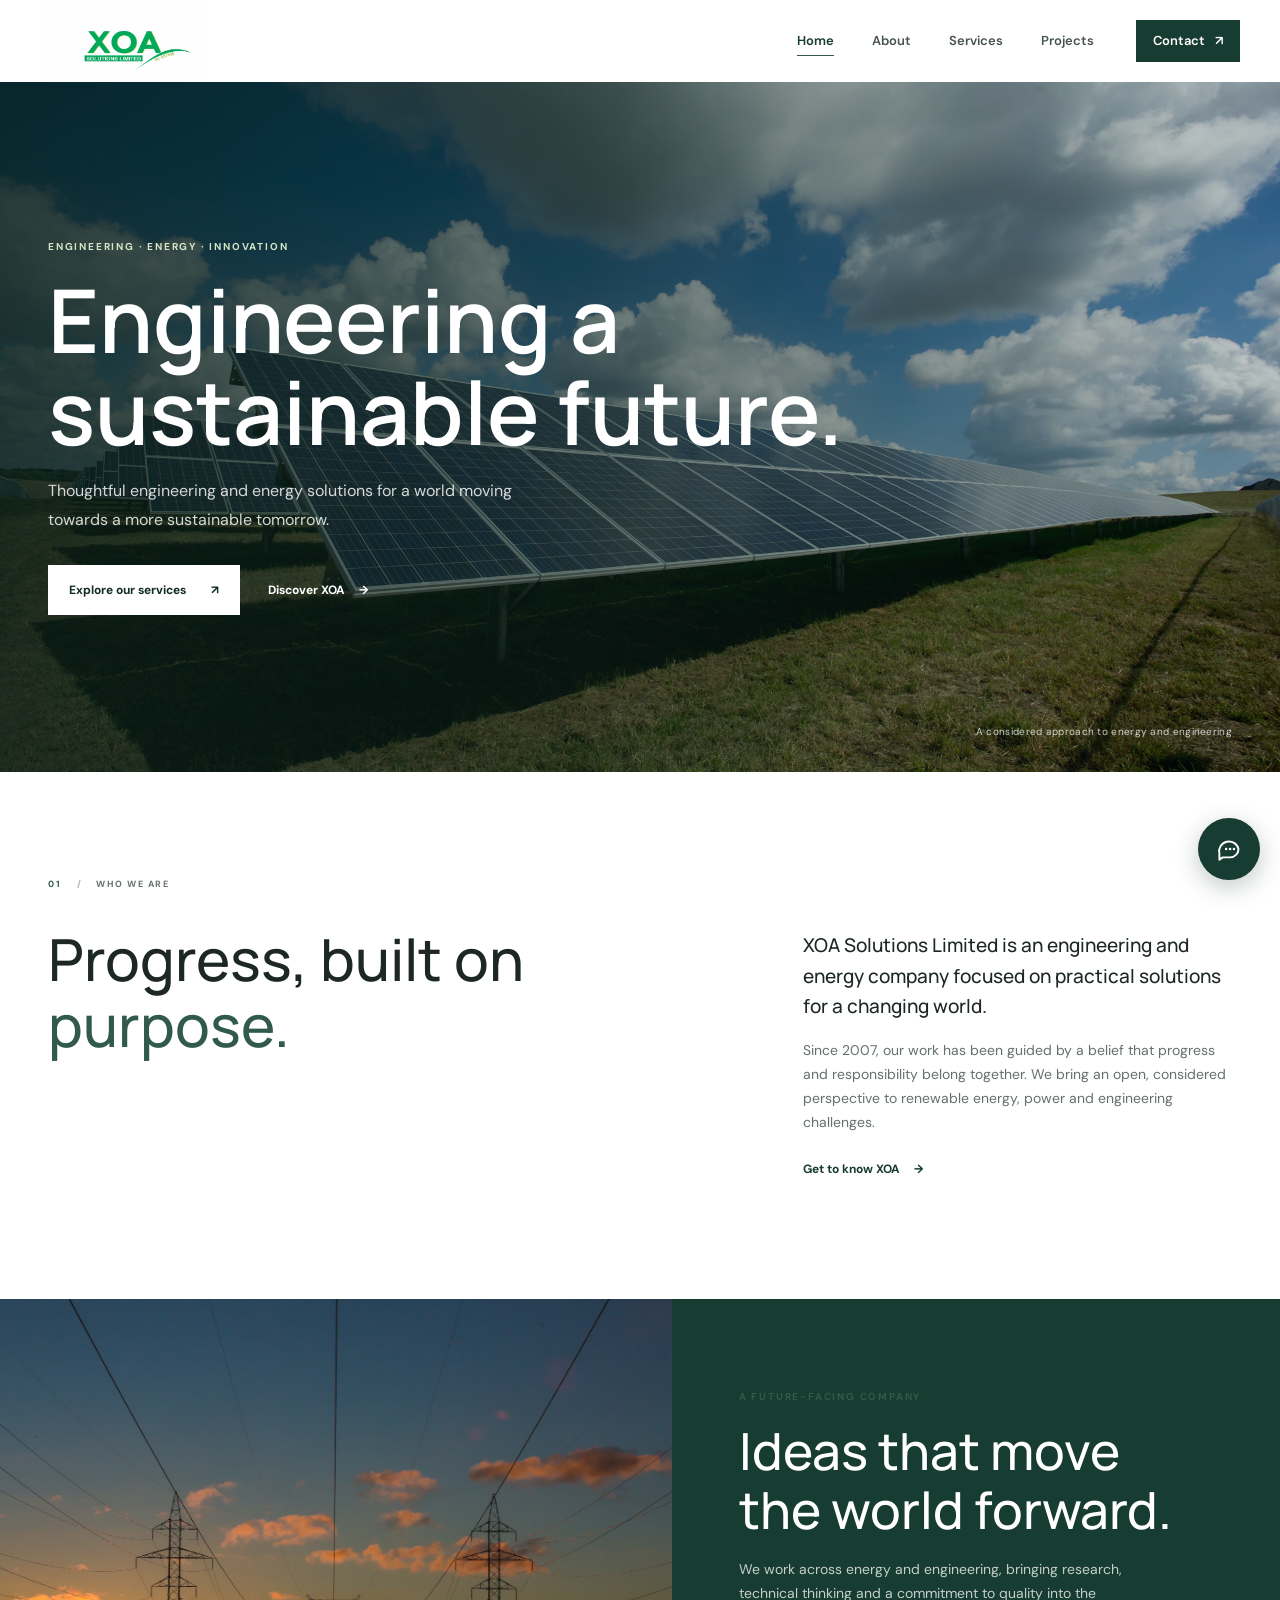
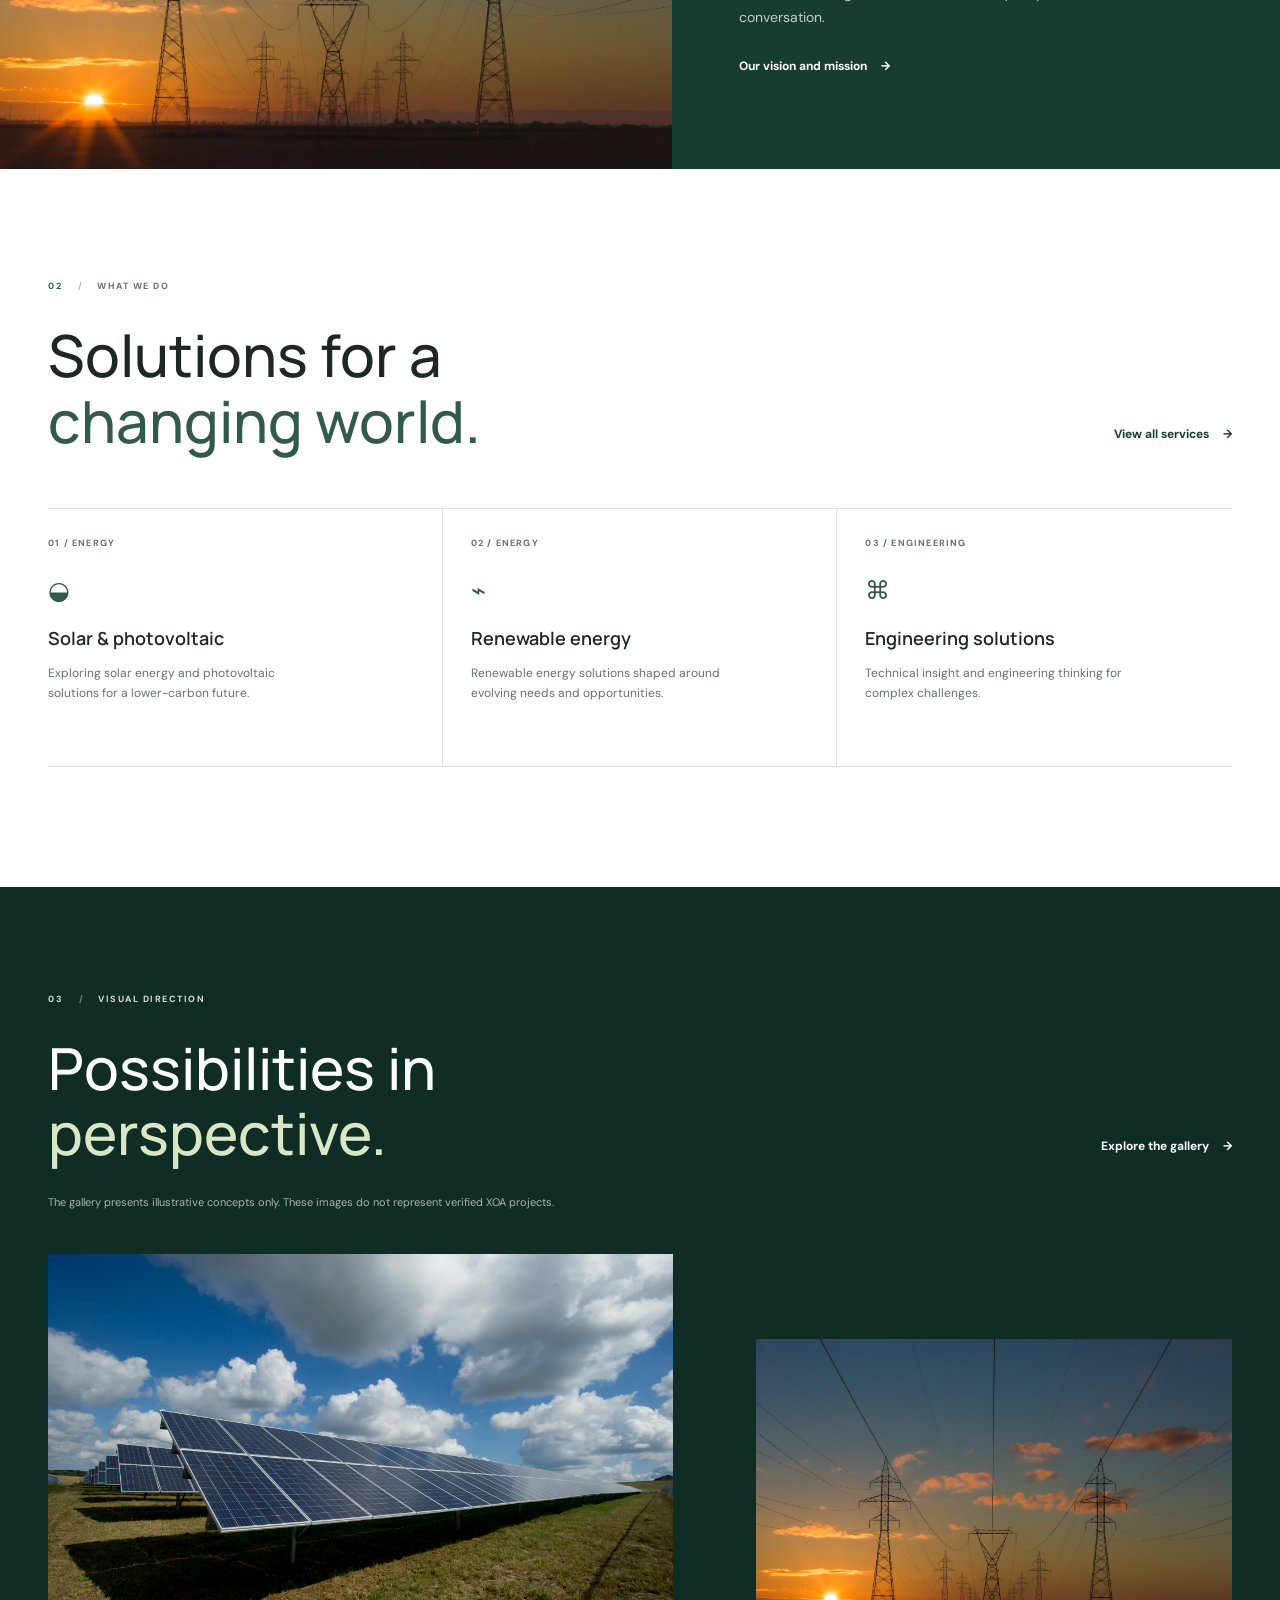
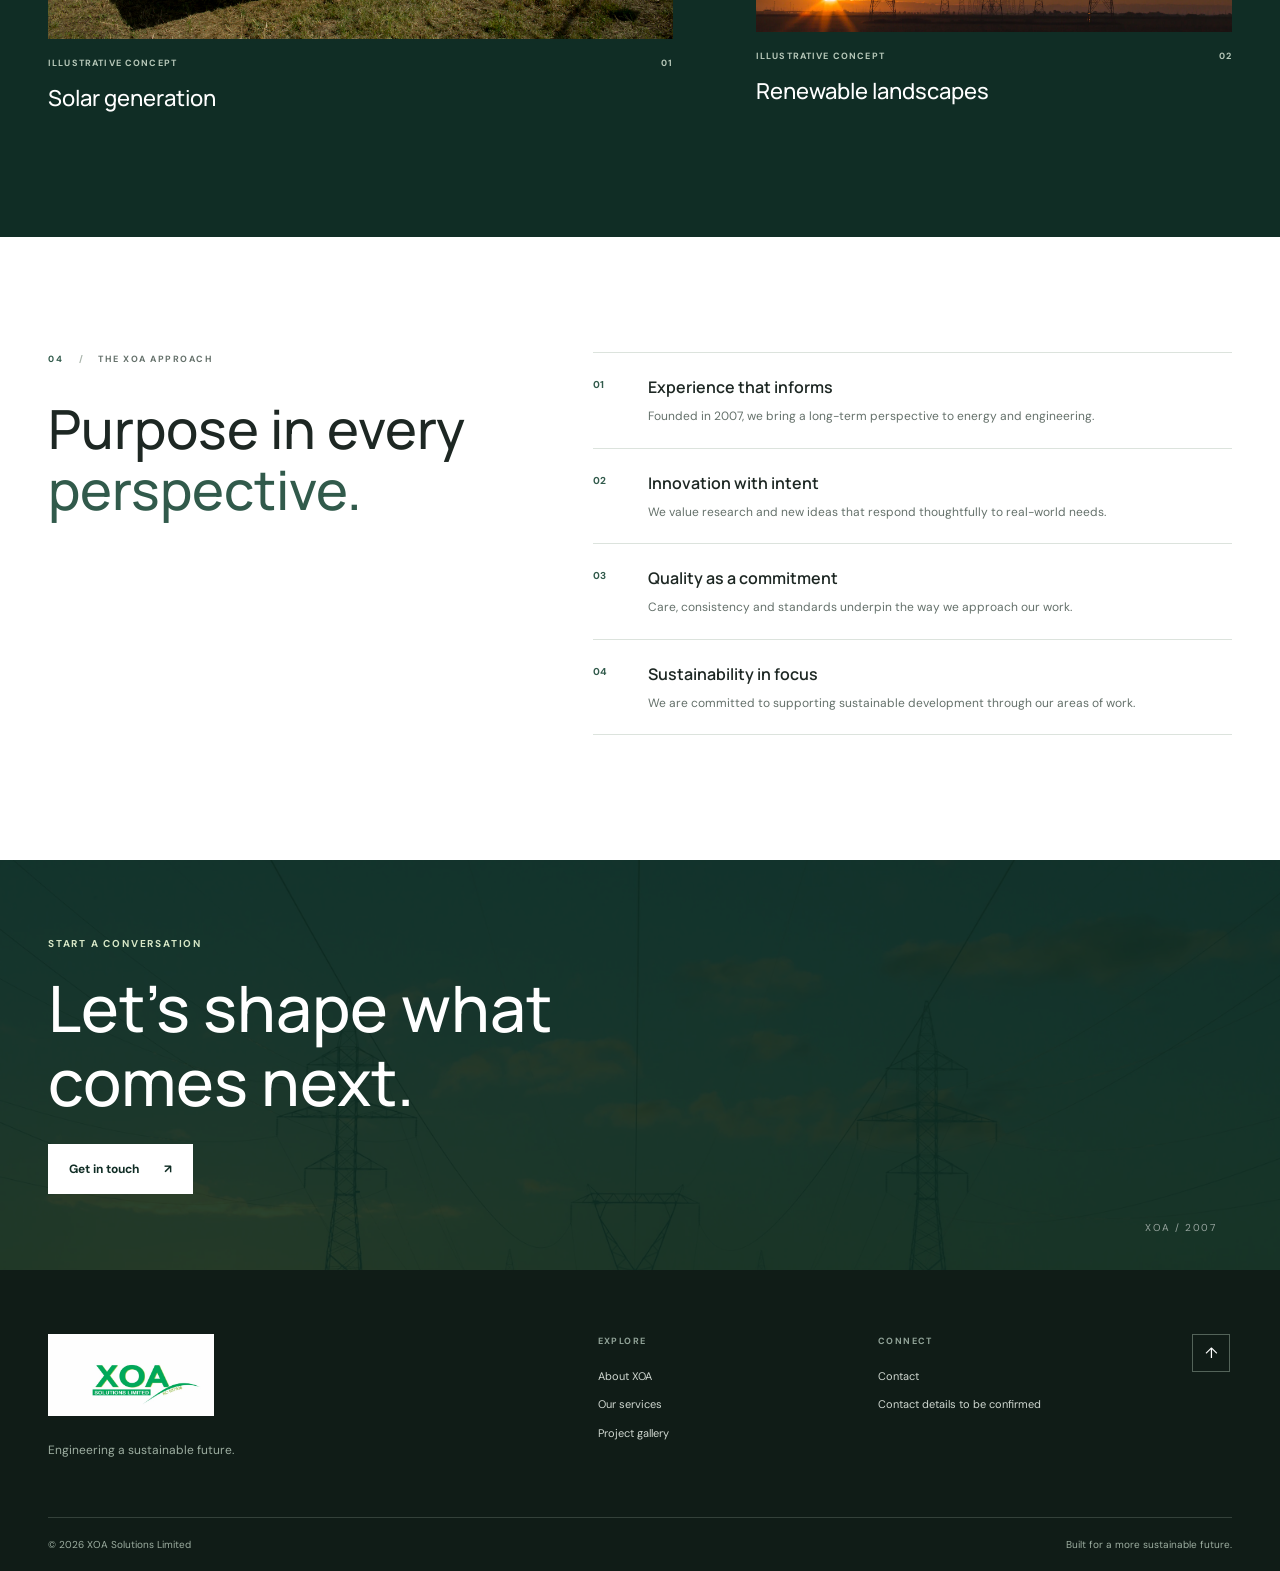
==== index.html @ 509e8e04 "Update XOA website and add official company logo Co-authored-by: Copilot <223556219+Copilot@users.no" ====
<!doctype html>
<html lang="en">
<head>
  <meta charset="utf-8">
  <meta name="viewport" content="width=device-width, initial-scale=1">
  <meta name="description" content="XOA Solutions Limited delivers engineering, renewable energy and power solutions for a more sustainable future.">
  <meta name="theme-color" content="#173c31">
  <title>XOA Solutions Limited | Engineering a Sustainable Future</title>
  <link rel="preconnect" href="https://fonts.googleapis.com">
  <link rel="preconnect" href="https://fonts.gstatic.com" crossorigin>
  <link rel="preconnect" href="https://images.unsplash.com">
  <link href="https://fonts.googleapis.com/css2?family=DM+Sans:wght@400;500;600;700&family=Manrope:wght@400;500;600;700;800&display=swap" rel="stylesheet">
  <link rel="stylesheet" href="assets/css/style.css">
  <link rel="stylesheet" href="assets/css/chatbot.css">
  <script src="assets/js/main.js" defer></script>
  <script id="xoa-chatbot-script" src="assets/js/chatbot.js" data-api-endpoint="/api/chat" defer></script>
</head>
<body data-page="home">
  <a class="skip-link" href="#main-content">Skip to content</a>
  <header class="site-header">
    <div class="header-inner">
      <a class="brand" href="index.html" aria-label="XOA Solutions Limited home">
        <img class="brand-logo" src="assets/images/xoa-logo.jpg" alt="XOA Solutions Limited official logo">
      </a>
      <button class="menu-toggle" type="button" aria-expanded="false" aria-controls="primary-navigation" aria-label="Open navigation">
        <span></span><span></span>
      </button>
      <nav class="site-nav" id="primary-navigation" aria-label="Main navigation">
        <a href="index.html" aria-current="page">Home</a>
        <a href="about.html">About</a>
        <a href="services.html">Services</a>
        <a href="projects.html">Projects</a>
        <a class="nav-contact" href="contact.html">Contact <span aria-hidden="true">↗</span></a>
      </nav>
    </div>
  </header>

  <main id="main-content">
    <section class="home-hero">
      <img class="home-hero__image" src="assets/images/solar-array.webp" alt="Rows of solar panels beneath a wide open sky" fetchpriority="high">
      <div class="home-hero__shade"></div>
      <div class="home-hero__content page-width">
        <p class="eyebrow eyebrow--light">Engineering · Energy · Innovation</p>
        <h1>Engineering a<br>sustainable future.</h1>
        <p class="hero-copy">Thoughtful engineering and energy solutions for a world moving towards a more sustainable tomorrow.</p>
        <div class="hero-actions">
          <a class="button button--light" href="services.html">Explore our services <span aria-hidden="true">↗</span></a>
          <a class="text-link text-link--light" href="about.html">Discover XOA <span aria-hidden="true">→</span></a>
        </div>
      </div>
      <div class="hero-caption">A considered approach to energy and engineering</div>
    </section>

    <section class="intro-section section-space page-width" data-reveal>
      <div class="section-kicker"><span>01</span><span>Who we are</span></div>
      <div class="intro-content">
        <h2>Progress, built on<br><em>purpose.</em></h2>
        <div class="intro-copy">
          <p class="lead">XOA Solutions Limited is an engineering and energy company focused on practical solutions for a changing world.</p>
          <p>Since 2007, our work has been guided by a belief that progress and responsibility belong together. We bring an open, considered perspective to renewable energy, power and engineering challenges.</p>
          <a class="text-link" href="about.html">Get to know XOA <span aria-hidden="true">→</span></a>
        </div>
      </div>
    </section>

    <section class="overview-band">
      <div class="overview-image" role="img" aria-label="Wind turbines generating energy across a green landscape" data-reveal></div>
      <div class="overview-content" data-reveal>
        <p class="eyebrow">A future-facing company</p>
        <h2>Ideas that move<br>the world forward.</h2>
        <p>We work across energy and engineering, bringing research, technical thinking and a commitment to quality into the conversation.</p>
        <a class="text-link text-link--light" href="about.html">Our vision and mission <span aria-hidden="true">→</span></a>
      </div>
    </section>

    <section class="services-section section-space page-width" data-reveal>
      <div class="section-heading">
        <div>
          <div class="section-kicker"><span>02</span><span>What we do</span></div>
          <h2>Solutions for a<br><em>changing world.</em></h2>
        </div>
        <a class="text-link section-heading__link" href="services.html">View all services <span aria-hidden="true">→</span></a>
      </div>
      <div class="service-grid service-grid--home">
        <a class="service-tile" href="services.html#solar">
          <span class="service-number">01 / ENERGY</span><span class="service-symbol" aria-hidden="true">◒</span>
          <h3>Solar &amp; photovoltaic</h3><p>Exploring solar energy and photovoltaic solutions for a lower-carbon future.</p><span class="tile-arrow" aria-hidden="true">↗</span>
        </a>
        <a class="service-tile" href="services.html#renewable">
          <span class="service-number">02 / ENERGY</span><span class="service-symbol" aria-hidden="true">⌁</span>
          <h3>Renewable energy</h3><p>Renewable energy solutions shaped around evolving needs and opportunities.</p><span class="tile-arrow" aria-hidden="true">↗</span>
        </a>
        <a class="service-tile" href="services.html#engineering">
          <span class="service-number">03 / ENGINEERING</span><span class="service-symbol" aria-hidden="true">⌘</span>
          <h3>Engineering solutions</h3><p>Technical insight and engineering thinking for complex challenges.</p><span class="tile-arrow" aria-hidden="true">↗</span>
        </a>
      </div>
    </section>

    <section class="projects-band section-space" data-reveal>
      <div class="page-width">
        <div class="section-heading section-heading--light">
          <div>
            <div class="section-kicker section-kicker--light"><span>03</span><span>Visual direction</span></div>
            <h2>Possibilities in<br><em>perspective.</em></h2>
          </div>
          <a class="text-link text-link--light section-heading__link" href="projects.html">Explore the gallery <span aria-hidden="true">→</span></a>
        </div>
        <p class="projects-note">The gallery presents illustrative concepts only. These images do not represent verified XOA projects.</p>
        <div class="featured-projects">
          <a class="featured-project" href="projects.html">
            <img src="assets/images/solar-array.webp" alt="Illustrative view of a solar panel installation" loading="lazy">
            <span class="project-meta">ILLUSTRATIVE CONCEPT <span>01</span></span><h3>Solar generation</h3>
          </a>
          <a class="featured-project featured-project--offset" href="projects.html">
            <img src="assets/images/wind-landscape.webp" alt="Illustrative view of wind turbines on a green hillside" loading="lazy">
            <span class="project-meta">ILLUSTRATIVE CONCEPT <span>02</span></span><h3>Renewable landscapes</h3>
          </a>
        </div>
      </div>
    </section>

    <section class="why-section section-space page-width" data-reveal>
      <div class="why-heading">
        <div class="section-kicker"><span>04</span><span>The XOA approach</span></div>
        <h2>Purpose in every<br><em>perspective.</em></h2>
      </div>
      <div class="why-list">
        <article class="why-item"><span>01</span><div><h3>Experience that informs</h3><p>Founded in 2007, we bring a long-term perspective to energy and engineering.</p></div></article>
        <article class="why-item"><span>02</span><div><h3>Innovation with intent</h3><p>We value research and new ideas that respond thoughtfully to real-world needs.</p></div></article>
        <article class="why-item"><span>03</span><div><h3>Quality as a commitment</h3><p>Care, consistency and standards underpin the way we approach our work.</p></div></article>
        <article class="why-item"><span>04</span><div><h3>Sustainability in focus</h3><p>We are committed to supporting sustainable development through our areas of work.</p></div></article>
      </div>
    </section>

    <section class="contact-cta" data-reveal>
      <div class="page-width contact-cta__inner">
        <p class="eyebrow eyebrow--light">Start a conversation</p>
        <h2>Let’s shape what<br>comes next.</h2>
        <a class="button button--light" href="contact.html">Get in touch <span aria-hidden="true">↗</span></a>
      </div>
      <span class="cta-index" aria-hidden="true">XOA / 2007</span>
    </section>
  </main>

  <footer class="site-footer">
    <div class="page-width footer-main">
      <div class="footer-brand-block"><a class="brand brand--footer" href="index.html" aria-label="XOA Solutions Limited home"><img class="brand-logo" src="assets/images/xoa-logo.jpg" alt="XOA Solutions Limited official logo"></a><p>Engineering a sustainable future.</p></div>
      <div class="footer-column"><span class="footer-label">Explore</span><a href="about.html">About XOA</a><a href="services.html">Our services</a><a href="projects.html">Project gallery</a></div>
      <div class="footer-column"><span class="footer-label">Connect</span><a href="contact.html">Contact</a><span>Contact details to be confirmed</span></div>
      <a class="back-top" href="#main-content" aria-label="Back to top">↑</a>
    </div>
    <div class="page-width footer-bottom"><span>© <span data-current-year>2026</span> XOA Solutions Limited</span><span>Built for a more sustainable future.</span></div>
  </footer>
</body>
</html>
---- assets/css/style.css ----
:root {
  color-scheme: light;
  --forest: #173c31;
  --forest-deep: #102d25;
  --forest-soft: #315a4b;
  --ink: #1d2723;
  --muted: #65716b;
  --line: #dce3dd;
  --paper: #f6f7f3;
  --white: #fff;
  --leaf: #d9e7c7;
  --sans: "DM Sans", sans-serif;
  --display: "Manrope", sans-serif;
  font-family: var(--sans);
  color: var(--ink);
  background: var(--white);
  font-synthesis: none;
  text-rendering: optimizeLegibility;
}

*, *::before, *::after { box-sizing: border-box; }
html { scroll-behavior: smooth; }
body { margin: 0; min-width: 320px; font-size: 15px; line-height: 1.7; }
img { display: block; width: 100%; }
a { color: inherit; text-decoration: none; }
button, input, textarea { font: inherit; }
button, a { -webkit-tap-highlight-color: transparent; }
::selection { color: var(--white); background: var(--forest-soft); }
.page-width { width: min(1200px, calc(100% - 96px)); margin-inline: auto; }
.section-space { padding-block: 112px; }

.skip-link { position: fixed; z-index: 20; top: 12px; left: 12px; padding: 10px 16px; color: var(--white); background: var(--forest); transform: translateY(-160%); }
.skip-link:focus { transform: translateY(0); }
.site-header { position: relative; z-index: 10; height: 82px; background: var(--white); }
.header-inner { width: min(1360px, calc(100% - 80px)); height: 100%; margin-inline: auto; display: flex; align-items: center; justify-content: space-between; }
.brand { display: inline-flex; align-items: center; min-width: 176px; }
.brand-logo { flex: 0 1 166px; width: 166px; max-width: 100%; height: auto; }
.site-nav { display: flex; align-items: center; gap: 38px; height: 100%; }
.site-nav a { position: relative; display: inline-flex; align-items: center; min-height: 44px; color: #47534d; font-size: 13px; font-weight: 600; transition: color .2s ease; }
.site-nav a:not(.nav-contact)::after { position: absolute; right: 0; bottom: 7px; left: 0; height: 1px; background: var(--forest-soft); content: ""; transform: scaleX(0); transform-origin: left; transition: transform .2s ease; }
.site-nav a:hover, .site-nav a[aria-current="page"] { color: var(--forest); }
.site-nav a:hover::after, .site-nav a[aria-current="page"]::after { transform: scaleX(1); }
.site-nav .nav-contact { gap: 10px; min-height: 42px; margin-left: 4px; padding: 0 17px; color: var(--white); background: var(--forest); transition: background .2s ease; }
.site-nav .nav-contact:hover { color: var(--white); background: var(--forest-soft); }
.menu-toggle { display: none; }

.home-hero { position: relative; min-height: min(690px, calc(100svh - 82px)); display: flex; align-items: center; overflow: hidden; color: var(--white); background: var(--forest-deep); }
.home-hero__image, .page-hero > img { position: absolute; inset: 0; width: 100%; height: 100%; object-fit: cover; }
.home-hero__image { object-position: center 54%; }
.home-hero__shade, .page-hero__shade { position: absolute; inset: 0; background: linear-gradient(90deg, rgba(10, 31, 25, .79) 0%, rgba(12, 35, 29, .57) 46%, rgba(13, 36, 29, .15) 100%); }
.home-hero__content { position: relative; z-index: 1; padding-block: 120px; }
.eyebrow { margin: 0 0 20px; color: var(--forest-soft); font-size: 10px; font-weight: 700; letter-spacing: 1.8px; line-height: 1.5; text-transform: uppercase; }
.eyebrow--light { color: #d6e6c6; }
h1, h2, h3, p { margin-top: 0; }
h1, h2, h3 { font-family: var(--display); letter-spacing: 0; }
.home-hero h1 { max-width: 800px; margin-bottom: 20px; font-size: clamp(48px, 7vw, 88px); font-weight: 600; letter-spacing: 0; line-height: 1.04; }
.hero-copy { max-width: 480px; margin-bottom: 30px; color: rgba(255,255,255,.82); font-size: 16px; line-height: 1.8; }
.hero-actions { display: flex; align-items: center; gap: 28px; }
.button { min-height: 50px; display: inline-flex; align-items: center; justify-content: center; gap: 25px; padding: 0 20px; border: 1px solid transparent; font-size: 12px; font-weight: 700; transition: color .2s ease, background .2s ease, border-color .2s ease, transform .2s ease; }
.button:hover { transform: translateY(-2px); }
.button--light { color: var(--forest-deep); background: var(--white); }
.button--light:hover { color: var(--white); border-color: rgba(255,255,255,.65); background: transparent; }
.button--dark { color: var(--white); background: var(--forest); cursor: pointer; }
.button--dark:hover { background: var(--forest-soft); }
.hero-caption { position: absolute; right: 48px; bottom: 32px; z-index: 1; color: rgba(255,255,255,.78); font-size: 10px; letter-spacing: .3px; }
.text-link { display: inline-flex; align-items: center; gap: 14px; color: var(--forest); font-size: 12px; font-weight: 700; }
.text-link span { transition: transform .2s ease; }
.text-link:hover span { transform: translateX(4px); }
.text-link--light { color: var(--white); }

.section-kicker { display: flex; align-items: center; gap: 14px; margin-bottom: 34px; color: var(--muted); font-size: 9px; font-weight: 700; letter-spacing: 1.5px; text-transform: uppercase; }
.section-kicker span:first-child { color: var(--forest-soft); }
.section-kicker span:first-child::after { content: " /"; padding-left: 12px; color: #aab5ac; }
.section-kicker--light, .section-kicker--light span:first-child { color: #d4dfd4; }
.section-kicker--light span:first-child::after { color: rgba(255,255,255,.42); }
.intro-section { padding-block: 105px 118px; }
.intro-content { display: grid; grid-template-columns: 1.05fr .75fr; gap: 13%; align-items: start; }
.intro-content h2, .section-heading h2, .why-heading h2, .portfolio-intro h2 { margin: 0; font-size: clamp(38px, 5vw, 58px); font-weight: 500; line-height: 1.13; }
h2 em { color: var(--forest-soft); font-style: normal; }
.intro-copy { padding-top: 4px; }
.intro-copy p { margin-bottom: 18px; color: var(--muted); font-size: 14px; }
.intro-copy .lead, .lead { color: var(--ink); font-family: var(--display); font-size: 19px; font-weight: 500; line-height: 1.6; }
.intro-copy .text-link { margin-top: 6px; }

.overview-band { min-height: 470px; display: grid; grid-template-columns: 1.05fr .95fr; color: var(--white); background: var(--forest); }
.overview-image { min-height: 470px; background: url("../images/wind-landscape.webp") center 48% / cover no-repeat; }
.overview-content { align-self: center; max-width: 580px; padding: 72px 10% 72px 11%; }
.overview-content .eyebrow { margin-bottom: 17px; }
.overview-content h2, .contact-cta h2, .about-commitment h2, .services-outro h2 { margin-bottom: 19px; font-size: clamp(38px, 4vw, 54px); font-weight: 500; line-height: 1.15; }
.overview-content p:not(.eyebrow) { max-width: 390px; margin-bottom: 24px; color: rgba(255,255,255,.75); font-size: 14px; }

.section-heading { display: flex; align-items: end; justify-content: space-between; gap: 40px; margin-bottom: 54px; }
.section-heading .section-kicker { margin-bottom: 28px; }
.section-heading__link { margin-bottom: 9px; white-space: nowrap; }
.services-section { padding-block: 110px 120px; }
.service-grid { display: grid; grid-template-columns: repeat(3, 1fr); border-top: 1px solid var(--line); border-bottom: 1px solid var(--line); }
.service-tile { position: relative; min-height: 257px; padding: 27px 28px 30px 0; border-right: 1px solid var(--line); transition: background .25s ease, padding .25s ease; }
.service-tile:not(:first-child) { padding-left: 28px; }
.service-tile:last-child { border-right: 0; }
.service-tile:hover { background: var(--paper); padding-right: 19px; padding-left: 19px; }
.service-number { display: block; margin-bottom: 27px; color: var(--muted); font-size: 9px; font-weight: 700; letter-spacing: 1.2px; }
.service-symbol { color: var(--forest-soft); font-size: 25px; line-height: 1; }
.service-tile h3 { margin: 16px 0 9px; font-size: 18px; font-weight: 600; }
.service-tile p { max-width: 280px; margin-bottom: 0; color: var(--muted); font-size: 12px; line-height: 1.7; }
.tile-arrow { position: absolute; right: 20px; bottom: 20px; color: var(--forest); opacity: 0; transition: opacity .2s ease, transform .2s ease; }
.service-tile:hover .tile-arrow { opacity: 1; transform: translate(2px, -2px); }

.projects-band { padding-block: 105px 120px; color: var(--white); background: var(--forest-deep); }
.section-heading--light h2 em { color: var(--leaf); }
.projects-note { margin: -27px 0 42px; color: rgba(255,255,255,.64); font-size: 11px; }
.featured-projects { display: grid; grid-template-columns: 1.05fr .8fr; align-items: start; gap: 7%; }
.featured-project { display: block; }
.featured-project img { aspect-ratio: 1.62; object-fit: cover; transition: filter .3s ease; }
.featured-project:hover img { filter: brightness(.86); }
.featured-project--offset { margin-top: 85px; }
.project-meta { display: flex; justify-content: space-between; margin: 17px 0 8px; color: #b7c8b9; font-size: 9px; font-weight: 700; letter-spacing: 1.15px; }
.featured-project h3 { margin-bottom: 0; font-size: 22px; font-weight: 500; }

.why-section { display: grid; grid-template-columns: .8fr 1.2fr; gap: 10%; padding-block: 115px 125px; }
.why-heading .section-kicker { margin-bottom: 31px; }
.why-heading h2 { font-size: clamp(38px, 4.5vw, 54px); }
.why-list { border-top: 1px solid var(--line); }
.why-item { display: grid; grid-template-columns: 45px 1fr; gap: 10px; padding: 21px 0; border-bottom: 1px solid var(--line); }
.why-item > span { padding-top: 2px; color: var(--forest-soft); font-size: 10px; font-weight: 700; }
.why-item h3 { margin: 0 0 5px; font-size: 16px; font-weight: 600; }
.why-item p { margin: 0; color: var(--muted); font-size: 12px; }

.contact-cta, .about-commitment, .services-outro { position: relative; overflow: hidden; color: var(--white); background: var(--forest); }
.contact-cta { min-height: 410px; display: flex; align-items: center; background: url("../images/wind-landscape.webp") center 48% / cover no-repeat; }
.contact-cta::before, .about-commitment::before, .services-outro::before { position: absolute; inset: 0; background: rgba(13, 47, 37, .88); content: ""; }
.contact-cta__inner, .about-commitment__inner, .services-outro__inner { position: relative; z-index: 1; padding-block: 72px; }
.contact-cta h2 { margin-bottom: 26px; font-size: clamp(42px, 5vw, 64px); }
.cta-index { position: absolute; right: 5%; bottom: 34px; color: rgba(255,255,255,.55); font-size: 10px; letter-spacing: 1.5px; }

.site-footer { color: var(--white); background: #101c17; }
.footer-main { position: relative; display: grid; grid-template-columns: 1.5fr .7fr .8fr 40px; gap: 45px; padding-block: 64px 56px; }
.footer-brand-block > p { margin: 16px 0 0; color: #9daea1; font-size: 12px; }
.footer-column { display: flex; flex-direction: column; align-items: flex-start; gap: 10px; }
.footer-label { margin-bottom: 7px; color: #91a398; font-size: 9px; font-weight: 700; letter-spacing: 1.4px; text-transform: uppercase; }
.footer-column a, .footer-column > span:not(.footer-label) { color: #d0d8d1; font-size: 11px; }
.footer-column a:hover { color: var(--leaf); }
.back-top { width: 38px; height: 38px; display: grid; place-items: center; border: 1px solid #536359; color: var(--white); transition: background .2s ease; }
.back-top:hover { background: var(--forest-soft); }
.footer-bottom { min-height: 54px; display: flex; justify-content: space-between; align-items: center; border-top: 1px solid #34413a; color: #9daea1; font-size: 10px; }

.page-hero { position: relative; min-height: 445px; display: flex; align-items: end; overflow: hidden; color: var(--white); background: var(--forest-deep); }
.page-hero > img { object-position: center 48%; }
.page-hero__shade { background: linear-gradient(90deg, rgba(10,31,25,.76), rgba(13,36,29,.26)); }
.page-hero__content { position: relative; z-index: 1; padding-block: 75px 65px; }
.page-hero h1 { margin: 0 0 14px; font-size: clamp(48px, 6vw, 70px); font-weight: 500; line-height: 1.07; }
.page-hero__content > p:last-child { max-width: 460px; margin-bottom: 0; color: rgba(255,255,255,.82); font-size: 14px; }
.page-hero--services > img { object-position: center 42%; }
.page-hero--contact > img { object-position: center 48%; }

.about-intro { position: relative; display: grid; grid-template-columns: .7fr 1.1fr auto; align-items: start; gap: 8%; }
.about-intro .section-kicker { margin-top: 7px; }
.about-intro__body .lead { max-width: 600px; margin-bottom: 19px; font-size: 23px; }
.about-intro__body > p:not(.lead) { max-width: 600px; margin-bottom: 15px; color: var(--muted); font-size: 13px; }
.founded-stamp { min-width: 115px; display: grid; justify-items: start; gap: 5px; padding-top: 9px; color: var(--muted); font-size: 8px; font-weight: 700; letter-spacing: 1px; }
.founded-stamp strong { color: var(--forest); font: 600 38px/1.15 var(--display); letter-spacing: 0; }
.vision-band { display: grid; grid-template-columns: 1fr 1fr; min-height: 550px; color: var(--white); background: var(--forest); }
.vision-image img { width: 100%; height: 100%; min-height: 550px; object-fit: cover; }
.vision-content { align-self: center; padding: 72px 12%; }
.vision-block { padding-block: 19px; border-top: 1px solid rgba(255,255,255,.28); }
.vision-block > span { color: var(--leaf); font-size: 9px; font-weight: 700; letter-spacing: 1.5px; }
.vision-block h2 { max-width: 440px; margin: 12px 0 0; font-size: clamp(24px, 3vw, 35px); font-weight: 500; line-height: 1.3; }
.vision-block p { max-width: 430px; margin: 12px 0 0; color: rgba(255,255,255,.78); font-size: 14px; }
.values-section .section-aside { max-width: 280px; margin: 0 0 8px; color: var(--muted); font-size: 13px; }
.values-grid { display: grid; grid-template-columns: repeat(4, 1fr); border-top: 1px solid var(--line); border-bottom: 1px solid var(--line); }
.values-grid article { min-height: 180px; padding: 23px 24px 23px 0; border-right: 1px solid var(--line); }
.values-grid article:not(:first-child) { padding-left: 24px; }
.values-grid article:last-child { border-right: 0; }
.values-grid article > span { color: var(--forest-soft); font-size: 10px; font-weight: 700; }
.values-grid h3 { margin: 20px 0 7px; font-size: 16px; font-weight: 600; }
.values-grid p { margin: 0; color: var(--muted); font-size: 12px; line-height: 1.65; }
.about-commitment::before, .services-outro::before { background: rgba(13, 47, 37, .91); }
.about-commitment__inner, .services-outro__inner { min-height: 360px; display: flex; flex-direction: column; align-items: flex-start; justify-content: center; }
.about-commitment h2, .services-outro h2 { font-size: clamp(42px, 5vw, 60px); }
.about-commitment__inner > p:not(.eyebrow) { max-width: 450px; margin-bottom: 25px; color: rgba(255,255,255,.77); font-size: 13px; }

.services-intro { display: grid; grid-template-columns: .7fr 1.3fr; gap: 10%; padding-block: 92px 67px; }
.services-intro .section-kicker { margin-top: 7px; }
.services-intro .lead { max-width: 560px; margin-bottom: 14px; font-size: 22px; }
.services-intro > div:last-child > p:last-child { max-width: 590px; margin-bottom: 0; color: var(--muted); font-size: 13px; }
.service-detail-list { padding-bottom: 110px; }
.service-detail { display: grid; grid-template-columns: 120px 1fr 70px; align-items: center; gap: 30px; min-height: 160px; padding-block: 28px; border-top: 1px solid var(--line); scroll-margin-top: 25px; }
.service-detail:last-child { border-bottom: 1px solid var(--line); }
.service-detail__index { color: var(--forest); font: 500 28px/1.2 var(--display); }
.service-detail__index span { display: block; margin-top: 7px; color: var(--muted); font: 700 8px/1.3 var(--sans); letter-spacing: 1.2px; }
.service-detail__copy h2 { margin: 0 0 9px; font-size: 21px; font-weight: 600; }
.service-detail__copy p { max-width: 680px; margin: 0; color: var(--muted); font-size: 13px; }
.service-detail__mark { justify-self: end; color: var(--forest-soft); font-size: 27px; }
.services-outro { background: url("../images/wind-landscape.webp") center 48% / cover no-repeat; }
.services-outro__inner { min-height: 400px; }

.portfolio-section { padding-block: 94px 105px; }
.portfolio-intro { display: grid; grid-template-columns: 1fr .65fr; gap: 13%; align-items: end; margin-bottom: 48px; }
.portfolio-intro .section-kicker { margin-bottom: 25px; }
.portfolio-intro > p { margin-bottom: 6px; color: var(--muted); font-size: 13px; }
.filter-bar { display: flex; gap: 7px; margin-bottom: 25px; border-bottom: 1px solid var(--line); }
.filter-button { min-height: 43px; padding: 0 15px; border: 0; border-bottom: 2px solid transparent; color: var(--muted); background: transparent; font-size: 11px; font-weight: 600; cursor: pointer; transition: color .2s ease, border-color .2s ease; }
.filter-button:hover, .filter-button.is-active { color: var(--forest); }
.filter-button.is-active { border-bottom-color: var(--forest); }
.portfolio-grid { display: grid; grid-template-columns: repeat(2, 1fr); gap: 46px 28px; }
.portfolio-card { min-width: 0; }
.portfolio-card[hidden] { display: none; }
.portfolio-card__image { position: relative; overflow: hidden; background: var(--paper); }
.portfolio-card__image img { aspect-ratio: 1.52; object-fit: cover; transition: transform .5s ease; }
.portfolio-card:hover .portfolio-card__image img { transform: scale(1.025); }
.portfolio-card__image > span { position: absolute; left: 14px; bottom: 14px; padding: 7px 10px; color: var(--forest-deep); background: var(--white); font-size: 8px; font-weight: 700; letter-spacing: 1px; }
.portfolio-card__caption { display: flex; justify-content: space-between; gap: 20px; padding-top: 16px; }
.portfolio-card__caption > div > span { color: var(--forest-soft); font-size: 9px; font-weight: 700; letter-spacing: 1.1px; }
.portfolio-card__caption h3 { margin: 6px 0; font-size: 19px; font-weight: 600; }
.portfolio-card__caption p { max-width: 420px; margin: 0; color: var(--muted); font-size: 11px; }
.portfolio-arrow { color: var(--forest); }
.portfolio-note { padding-block: 24px; background: var(--paper); }
.portfolio-note .page-width { display: flex; align-items: center; gap: 17px; }
.note-mark { width: 25px; height: 25px; flex: 0 0 auto; display: grid; place-items: center; border: 1px solid #91a296; border-radius: 50%; color: var(--forest); font: 600 12px/1 var(--display); }
.portfolio-note p { margin: 0; color: var(--muted); font-size: 11px; }
.portfolio-note strong { color: var(--ink); }

.contact-section { display: grid; grid-template-columns: .8fr 1fr; gap: 10%; align-items: start; }
.contact-details h2 { margin: 0 0 17px; font-size: clamp(34px, 4vw, 48px); font-weight: 500; line-height: 1.15; }
.contact-details > p:not(.section-kicker) { max-width: 400px; margin-bottom: 34px; color: var(--muted); font-size: 13px; }
.contact-method { padding-block: 13px; border-top: 1px solid var(--line); }
.contact-method:last-child { border-bottom: 1px solid var(--line); }
.contact-method span { color: var(--forest-soft); font-size: 9px; font-weight: 700; letter-spacing: 1.3px; }
.contact-method p { margin: 4px 0 0; color: var(--ink); font-size: 13px; }
.contact-form-wrap { padding: 33px; background: var(--paper); }
.contact-form .eyebrow { margin-bottom: 25px; }
.form-row { display: grid; gap: 7px; margin-bottom: 17px; }
.form-row label { color: var(--ink); font-size: 11px; font-weight: 600; }
.form-row input, .form-row textarea { width: 100%; min-height: 45px; padding: 10px 12px; border: 1px solid #cbd4cd; border-radius: 0; outline: 0; color: var(--ink); background: var(--white); font-size: 13px; transition: border-color .2s ease, box-shadow .2s ease; }
.form-row textarea { min-height: 130px; resize: vertical; }
.form-row input:focus, .form-row textarea:focus { border-color: var(--forest-soft); box-shadow: 0 0 0 2px rgba(49, 90, 75, .12); }
.form-notice { margin: 20px 0; padding-left: 12px; border-left: 2px solid #95ab8a; color: var(--muted); font-size: 10px; line-height: 1.6; }
.form-status { min-height: 22px; margin: 12px 0 0; color: var(--forest); font-size: 11px; }

[data-reveal] { opacity: 1; transform: none; }
.js-enabled [data-reveal] { opacity: 0; transform: translateY(16px); transition: opacity .65s ease, transform .65s ease; }
.js-enabled [data-reveal].is-visible { opacity: 1; transform: translateY(0); }
.js-enabled [data-reveal].reveal-now { opacity: 1; transform: none; }

@media (min-width: 1500px) {
  .home-hero { min-height: 710px; }
}

@media (max-width: 900px) {
  .page-width { width: min(100% - 56px, 760px); }
  .header-inner { width: calc(100% - 48px); }
  .site-nav { gap: 24px; }
  .intro-content { gap: 8%; }
  .overview-content { padding-inline: 9%; }
  .why-section { grid-template-columns: .75fr 1.25fr; gap: 6%; }
  .footer-main { grid-template-columns: 1.2fr .8fr .9fr 38px; gap: 25px; }
  .about-intro { grid-template-columns: .6fr 1.2fr; gap: 7%; }
  .founded-stamp { grid-column: 2; display: flex; align-items: center; gap: 10px; }
  .founded-stamp strong { font-size: 24px; }
  .vision-content { padding-inline: 9%; }
  .values-grid article { padding-right: 16px; }
  .values-grid article:not(:first-child) { padding-left: 16px; }
  .contact-section { gap: 6%; }
}

@media (max-width: 680px) {
  body { font-size: 14px; }
  .page-width { width: calc(100% - 40px); }
  .section-space { padding-block: 76px; }
  .site-header { height: 70px; }
  .header-inner { width: calc(100% - 40px); }
  .brand { min-width: auto; }
  .brand-logo { flex-basis: 145px; width: 145px; }
  .menu-toggle { width: 44px; height: 44px; display: flex; flex-direction: column; align-items: center; justify-content: center; gap: 6px; border: 0; background: transparent; cursor: pointer; }
  .menu-toggle span { width: 21px; height: 1px; background: var(--forest); transition: transform .2s ease; }
  .menu-toggle[aria-expanded="true"] span:first-child { transform: translateY(3.5px) rotate(45deg); }
  .menu-toggle[aria-expanded="true"] span:last-child { transform: translateY(-3.5px) rotate(-45deg); }
  .site-nav { position: absolute; top: 70px; right: 0; left: 0; height: auto; display: none; align-items: stretch; gap: 0; padding: 8px 20px 20px; border-top: 1px solid var(--line); background: var(--white); box-shadow: 0 14px 20px rgba(12, 34, 26, .08); }
  .site-nav.is-open { display: flex; flex-direction: column; }
  .site-nav a { min-height: 48px; border-bottom: 1px solid #ebefeb; }
  .site-nav a:not(.nav-contact)::after { display: none; }
  .site-nav .nav-contact { justify-content: space-between; margin: 12px 0 0; padding-inline: 14px; }
  .home-hero { min-height: min(690px, calc(100svh - 70px)); }
  .home-hero__image { object-position: 58% center; }
  .home-hero__shade { background: linear-gradient(90deg, rgba(10,31,25,.78), rgba(12,35,29,.34)); }
  .home-hero__content { padding-block: 82px 100px; }
  .home-hero h1 { font-size: clamp(46px, 12vw, 66px); }
  .hero-copy { max-width: 370px; font-size: 14px; }
  .hero-actions { flex-wrap: wrap; gap: 19px; }
  .button { min-height: 48px; padding-inline: 16px; }
  .hero-caption { right: 20px; bottom: 19px; max-width: 200px; text-align: right; }
  .section-kicker { margin-bottom: 25px; }
  .intro-section { padding-block: 73px 80px; }
  .intro-content { grid-template-columns: 1fr; gap: 22px; }
  .intro-content h2, .section-heading h2, .why-heading h2, .portfolio-intro h2 { font-size: 39px; }
  .intro-copy .lead { font-size: 17px; }
  .overview-band { grid-template-columns: 1fr; }
  .overview-image { min-height: 280px; }
  .overview-content { padding: 53px 20px 58px; }
  .overview-content h2, .contact-cta h2, .about-commitment h2, .services-outro h2 { font-size: 41px; }
  .section-heading { align-items: flex-start; flex-direction: column; gap: 18px; margin-bottom: 34px; }
  .section-heading__link { margin: 0; }
  .service-grid { grid-template-columns: 1fr; }
  .service-tile, .service-tile:not(:first-child) { min-height: 218px; padding: 22px 4px 25px; border-right: 0; border-bottom: 1px solid var(--line); }
  .service-tile:last-child { border-bottom: 0; }
  .service-tile:hover { padding-inline: 12px; }
  .service-number { margin-bottom: 20px; }
  .service-tile h3 { margin-top: 13px; }
  .tile-arrow { opacity: 1; }
  .projects-band { padding-block: 76px 83px; }
  .projects-note { margin: -15px 0 29px; line-height: 1.6; }
  .featured-projects { grid-template-columns: 1fr; gap: 30px; }
  .featured-project--offset { margin-top: 0; }
  .featured-project img { aspect-ratio: 1.45; }
  .why-section { grid-template-columns: 1fr; gap: 30px; padding-block: 76px 83px; }
  .why-item { grid-template-columns: 35px 1fr; padding-block: 18px; }
  .contact-cta { min-height: 350px; background-position: 56% center; }
  .contact-cta__inner { padding-block: 62px; }
  .cta-index { right: 20px; bottom: 20px; }
  .footer-main { grid-template-columns: 1fr 1fr; gap: 32px 18px; padding-block: 48px 38px; }
  .footer-brand-block { grid-column: 1 / -1; }
  .footer-main > .back-top { position: absolute; top: 48px; right: 0; }
  .footer-bottom { min-height: 64px; align-items: flex-start; flex-direction: column; justify-content: center; gap: 4px; padding-block: 12px; }
  .page-hero { min-height: 390px; }
  .page-hero__content { padding-block: 65px 48px; }
  .page-hero h1 { font-size: clamp(46px, 11vw, 63px); }
  .page-hero__content > p:last-child { font-size: 13px; }
  .about-intro { grid-template-columns: 1fr; gap: 0; padding-block: 68px; }
  .about-intro .section-kicker { margin: 0 0 24px; }
  .about-intro__body .lead { font-size: 20px; }
  .founded-stamp { grid-column: auto; justify-self: start; margin-top: 18px; }
  .vision-band { grid-template-columns: 1fr; }
  .vision-image img { min-height: 300px; max-height: 360px; }
  .vision-content { padding: 48px 20px 55px; }
  .vision-block h2 { font-size: 27px; }
  .values-grid { grid-template-columns: 1fr 1fr; }
  .values-grid article, .values-grid article:not(:first-child) { min-height: 166px; padding: 19px 13px 18px 0; border-right: 1px solid var(--line); border-bottom: 1px solid var(--line); }
  .values-grid article:nth-child(even) { padding-left: 16px; border-right: 0; }
  .values-grid article:nth-last-child(-n + 2) { border-bottom: 0; }
  .values-grid h3 { margin-top: 15px; }
  .about-commitment__inner, .services-outro__inner { min-height: 320px; padding-block: 53px; }
  .services-intro { grid-template-columns: 1fr; gap: 0; padding-block: 67px 48px; }
  .services-intro .section-kicker { margin: 0 0 23px; }
  .services-intro .lead { font-size: 20px; }
  .service-detail-list { padding-bottom: 75px; }
  .service-detail { grid-template-columns: 55px 1fr 24px; gap: 12px; min-height: auto; padding-block: 24px; }
  .service-detail__index { font-size: 22px; }
  .service-detail__index span { font-size: 7px; letter-spacing: .7px; }
  .service-detail__copy h2 { font-size: 17px; }
  .service-detail__copy p { font-size: 11px; line-height: 1.65; }
  .service-detail__mark { font-size: 21px; }
  .portfolio-section { padding-block: 67px 75px; }
  .portfolio-intro { grid-template-columns: 1fr; gap: 20px; margin-bottom: 28px; }
  .portfolio-intro > p { font-size: 12px; }
  .filter-bar { gap: 0; overflow-x: auto; margin-right: -20px; padding-right: 20px; }
  .filter-button { flex: 0 0 auto; padding-inline: 12px; font-size: 10px; }
  .portfolio-grid { grid-template-columns: 1fr; gap: 32px; }
  .portfolio-card__image img { aspect-ratio: 1.3; }
  .portfolio-card__caption h3 { font-size: 17px; }
  .portfolio-note .page-width { align-items: flex-start; }
  .portfolio-note p { font-size: 10px; }
  .contact-section { grid-template-columns: 1fr; gap: 38px; padding-block: 67px 75px; }
  .contact-details h2 { font-size: 39px; }
  .contact-form-wrap { padding: 24px 18px; }
}

@media (prefers-reduced-motion: reduce) {
  *, *::before, *::after { scroll-behavior: auto !important; animation-duration: .01ms !important; animation-iteration-count: 1 !important; transition-duration: .01ms !important; }
  .js-enabled [data-reveal] { opacity: 1; transform: none; }
}
---- assets/css/chatbot.css ----
.xoa-chatbot {
  --chat-forest: #173c31;
  --chat-forest-deep: #102d25;
  --chat-forest-soft: #315a4b;
  --chat-ink: #1d2723;
  --chat-muted: #65716b;
  --chat-line: #e2e8e3;
  --chat-paper: #f5f7f3;
  --chat-white: #fff;
  position: fixed;
  z-index: 10000;
  right: max(20px, env(safe-area-inset-right));
  bottom: max(20px, env(safe-area-inset-bottom));
  color: var(--chat-ink);
  font: 13px/1.5 "DM Sans", sans-serif;
}

.xoa-chatbot *,
.xoa-chatbot *::before,
.xoa-chatbot *::after { box-sizing: border-box; }

.xoa-chatbot button,
.xoa-chatbot input { font: inherit; }

.xoa-chatbot button:focus-visible,
.xoa-chatbot input:focus-visible { outline: 3px solid #91ad82; outline-offset: 3px; }

.chatbot-launcher {
  width: 62px;
  height: 62px;
  display: grid;
  place-items: center;
  padding: 0;
  border: 0;
  border-radius: 50%;
  color: var(--chat-white);
  background: var(--chat-forest);
  box-shadow: 0 7px 24px rgba(16, 45, 37, .25);
  cursor: pointer;
  transition: background .2s ease, transform .2s ease, box-shadow .2s ease;
  animation: chatbot-pulse 3.2s ease-in-out infinite;
}

.chatbot-launcher:hover { background: var(--chat-forest-soft); transform: translateY(-2px); }
.chatbot-launcher svg { width: 27px; height: 27px; }

.chatbot-window {
  position: absolute;
  right: 0;
  bottom: 78px;
  width: min(392px, calc(100vw - 32px));
  height: min(650px, calc(100vh - 112px));
  min-height: min(430px, calc(100vh - 112px));
  display: grid;
  grid-template-rows: auto minmax(0, 1fr);
  overflow: hidden;
  border: 1px solid rgba(16, 45, 37, .1);
  border-radius: 13px;
  background: var(--chat-white);
  box-shadow: 0 18px 56px rgba(16, 38, 30, .24), 0 2px 8px rgba(16, 38, 30, .09);
  transform-origin: bottom right;
  animation: chatbot-appear .2s ease-out both;
}

.chatbot-window[hidden] { display: none; }
.chatbot-window.is-minimized { height: auto; min-height: 0; }
.chatbot-window.is-minimized .chatbot-content { display: none; }

.chatbot-header {
  min-height: 84px;
  display: grid;
  grid-template-columns: minmax(0, 1fr) auto;
  align-items: center;
  gap: 12px;
  padding: 14px 15px 13px 18px;
  color: var(--chat-white);
  background: var(--chat-forest);
}

.chatbot-brand { min-width: 0; display: flex; align-items: center; gap: 11px; }
.chatbot-brand-mark { width: 37px; height: 37px; flex: 0 0 auto; display: grid; place-items: center; border: 1px solid rgba(255,255,255,.48); color: var(--chat-white); font: 800 17px/1 "Manrope", sans-serif; }
.chatbot-heading { min-width: 0; }
.chatbot-heading h2 { overflow: hidden; margin: 0; color: var(--chat-white); font: 700 14px/1.3 "Manrope", sans-serif; letter-spacing: 0; text-overflow: ellipsis; white-space: nowrap; }
.chatbot-heading p { margin: 3px 0 0; color: rgba(255,255,255,.73); font-size: 10px; line-height: 1.4; }
.chatbot-status { display: inline-flex; align-items: center; gap: 6px; margin-top: 5px; color: #d7e8d0; font-size: 9px; }
.chatbot-status-dot { width: 7px; height: 7px; border-radius: 50%; background: #9fca8a; box-shadow: 0 0 0 3px rgba(159, 202, 138, .14); }
.chatbot-status.is-connecting .chatbot-status-dot, .chatbot-status.is-unavailable .chatbot-status-dot { background: #e5c779; box-shadow: 0 0 0 3px rgba(229, 199, 121, .14); }

.chatbot-header-actions { display: flex; align-items: center; gap: 6px; }
.chatbot-icon-button { width: 34px; height: 34px; display: grid; flex: 0 0 auto; place-items: center; padding: 0; border: 1px solid rgba(255,255,255,.23); border-radius: 4px; color: var(--chat-white); background: transparent; cursor: pointer; transition: background .2s ease, border-color .2s ease; }
.chatbot-icon-button:hover { border-color: rgba(255,255,255,.5); background: rgba(255,255,255,.1); }
.chatbot-icon-button svg { width: 16px; height: 16px; }

.chatbot-content { min-height: 0; display: grid; grid-template-rows: auto minmax(125px, 1fr) auto auto auto; padding: 0 16px 12px; }
.chatbot-toolbar { min-height: 40px; display: flex; align-items: center; justify-content: space-between; gap: 12px; border-bottom: 1px solid var(--chat-line); }
.chatbot-toolbar > span { color: var(--chat-muted); font-size: 9px; font-weight: 700; letter-spacing: 1.2px; text-transform: uppercase; }
.chatbot-clear { padding: 5px 0; border: 0; color: var(--chat-forest-soft); background: transparent; font-size: 10px; font-weight: 600; cursor: pointer; }
.chatbot-clear:hover { color: var(--chat-forest-deep); text-decoration: underline; }

.chatbot-transcript { min-height: 0; overflow-x: hidden; overflow-y: auto; padding: 15px 1px 12px; scroll-behavior: smooth; overscroll-behavior: contain; }
.chatbot-messages { display: grid; align-content: start; gap: 12px; }
.chatbot-message { max-width: 90%; padding: 10px 12px; border-radius: 8px; overflow-wrap: anywhere; white-space: pre-wrap; }
.chatbot-message--assistant { justify-self: start; border: 1px solid #e8ede8; color: var(--chat-ink); background: var(--chat-paper); }
.chatbot-message--user { justify-self: end; color: var(--chat-white); background: var(--chat-forest); }
.chatbot-message-label { display: block; margin-bottom: 3px; font-size: 9px; font-weight: 700; letter-spacing: .3px; opacity: .76; }
.chatbot-typing { display: flex; align-items: center; gap: 8px; padding: 11px 1px 2px; color: var(--chat-muted); font-size: 10px; }
.chatbot-typing[hidden] { display: none; }
.chatbot-typing-dots { display: inline-flex; gap: 3px; }
.chatbot-typing-dots i { width: 5px; height: 5px; border-radius: 50%; background: var(--chat-forest-soft); animation: chatbot-bounce .8s ease-in-out infinite alternate; }
.chatbot-typing-dots i:nth-child(2) { animation-delay: .15s; }
.chatbot-typing-dots i:nth-child(3) { animation-delay: .3s; }

.chatbot-suggestions { padding: 8px 0 12px; }
.chatbot-suggestions[hidden] { display: none; }
.chatbot-suggestions-label { display: block; margin-bottom: 7px; color: var(--chat-muted); font-size: 9px; font-weight: 700; letter-spacing: .6px; }
.chatbot-suggestions-list { max-height: 130px; display: grid; grid-template-columns: 1fr 1fr; gap: 6px; overflow-y: auto; overscroll-behavior: contain; }
.chatbot-suggestion { min-height: 34px; padding: 6px 8px; border: 1px solid #dfe7df; border-radius: 5px; color: var(--chat-forest); background: var(--chat-white); font-size: 9px; line-height: 1.4; text-align: left; cursor: pointer; transition: border-color .2s ease, background .2s ease; }
.chatbot-suggestion:hover { border-color: #9daf9f; background: var(--chat-paper); }

.chatbot-form { display: grid; grid-template-columns: minmax(0, 1fr) 42px; align-items: center; gap: 8px; padding-top: 10px; border-top: 1px solid var(--chat-line); }
.chatbot-input { width: 100%; min-width: 0; height: 42px; padding: 0 12px; border: 1px solid #d9e1da; border-radius: 5px; color: var(--chat-ink); background: var(--chat-white); font-size: 12px; }
.chatbot-input::placeholder { color: #89948d; }
.chatbot-input:disabled { background: var(--chat-paper); }
.chatbot-send { width: 42px; height: 42px; display: grid; place-items: center; padding: 0; border: 0; border-radius: 5px; color: var(--chat-white); background: var(--chat-forest); cursor: pointer; transition: background .2s ease; }
.chatbot-send:hover:not(:disabled) { background: var(--chat-forest-soft); }
.chatbot-send:disabled { cursor: wait; opacity: .58; }
.chatbot-send svg { width: 18px; height: 18px; }
.chatbot-disclaimer { margin: 8px 0 0; color: var(--chat-muted); font-size: 9px; line-height: 1.4; text-align: center; }
.chatbot-sr-only { position: absolute; width: 1px; height: 1px; overflow: hidden; clip: rect(0, 0, 0, 0); white-space: nowrap; clip-path: inset(50%); }

@keyframes chatbot-pulse {
  0%, 100% { box-shadow: 0 7px 24px rgba(16, 45, 37, .25), 0 0 0 0 rgba(23, 60, 49, .15); }
  50% { box-shadow: 0 7px 24px rgba(16, 45, 37, .25), 0 0 0 7px rgba(23, 60, 49, 0); }
}

@keyframes chatbot-appear {
  from { opacity: 0; transform: translateY(7px) scale(.985); }
  to { opacity: 1; transform: translateY(0) scale(1); }
}

@keyframes chatbot-bounce {
  to { opacity: .4; transform: translateY(-3px); }
}

@media (max-width: 600px) {
  .xoa-chatbot { right: max(14px, env(safe-area-inset-right)); bottom: max(14px, env(safe-area-inset-bottom)); }
  .chatbot-launcher { width: 58px; height: 58px; }
  .chatbot-window { right: 0; bottom: 72px; width: min(392px, calc(100vw - 28px)); height: min(650px, calc(100vh - 102px)); min-height: min(410px, calc(100vh - 102px)); }
  .chatbot-content { padding-inline: 13px; }
  .chatbot-suggestions-list { max-height: 118px; }
}

@supports (height: 100dvh) {
  .chatbot-window { height: min(650px, calc(100dvh - 112px)); min-height: min(430px, calc(100dvh - 112px)); }
  @media (max-width: 600px) {
    .chatbot-window { height: min(650px, calc(100dvh - 102px)); min-height: min(410px, calc(100dvh - 102px)); }
  }
}

@media (prefers-reduced-motion: reduce) {
  .chatbot-launcher, .chatbot-window, .chatbot-typing-dots i { animation: none; }
  .chatbot-launcher, .chatbot-icon-button, .chatbot-suggestion, .chatbot-send { transition: none; }
}
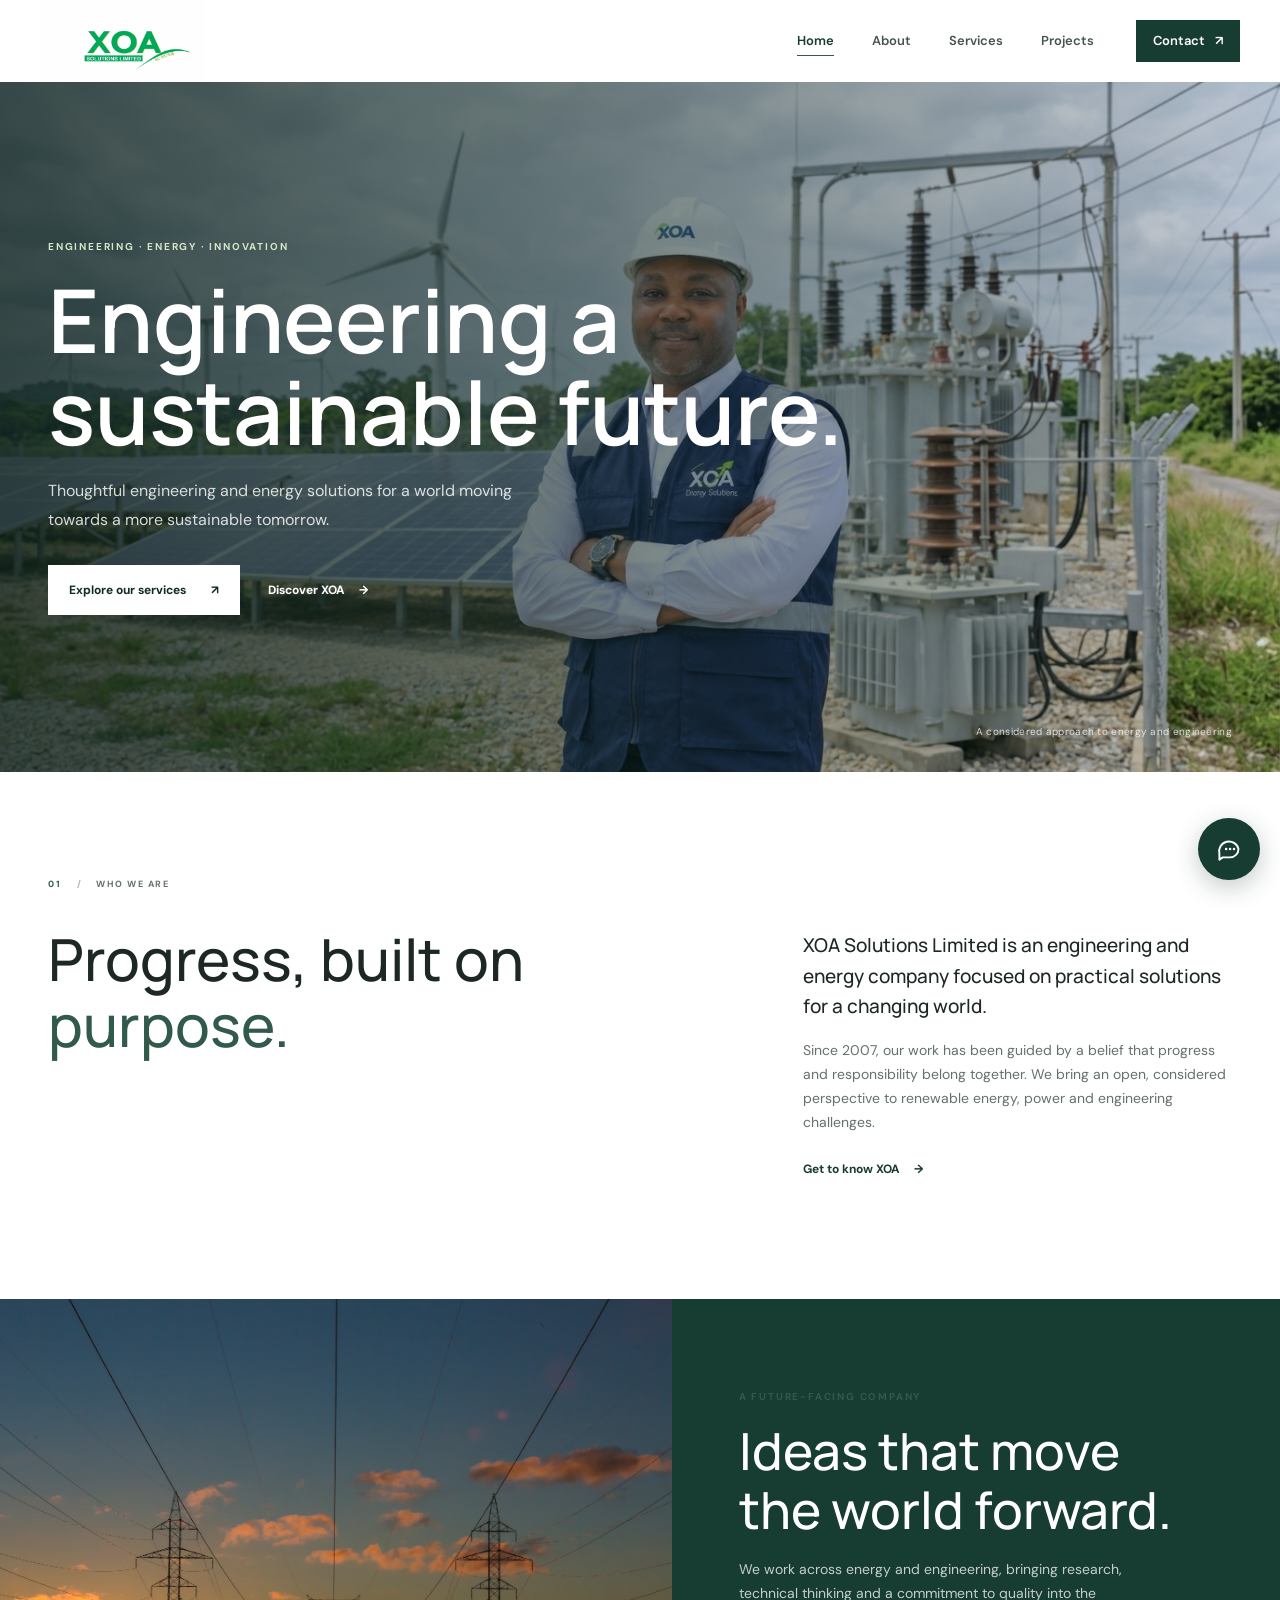
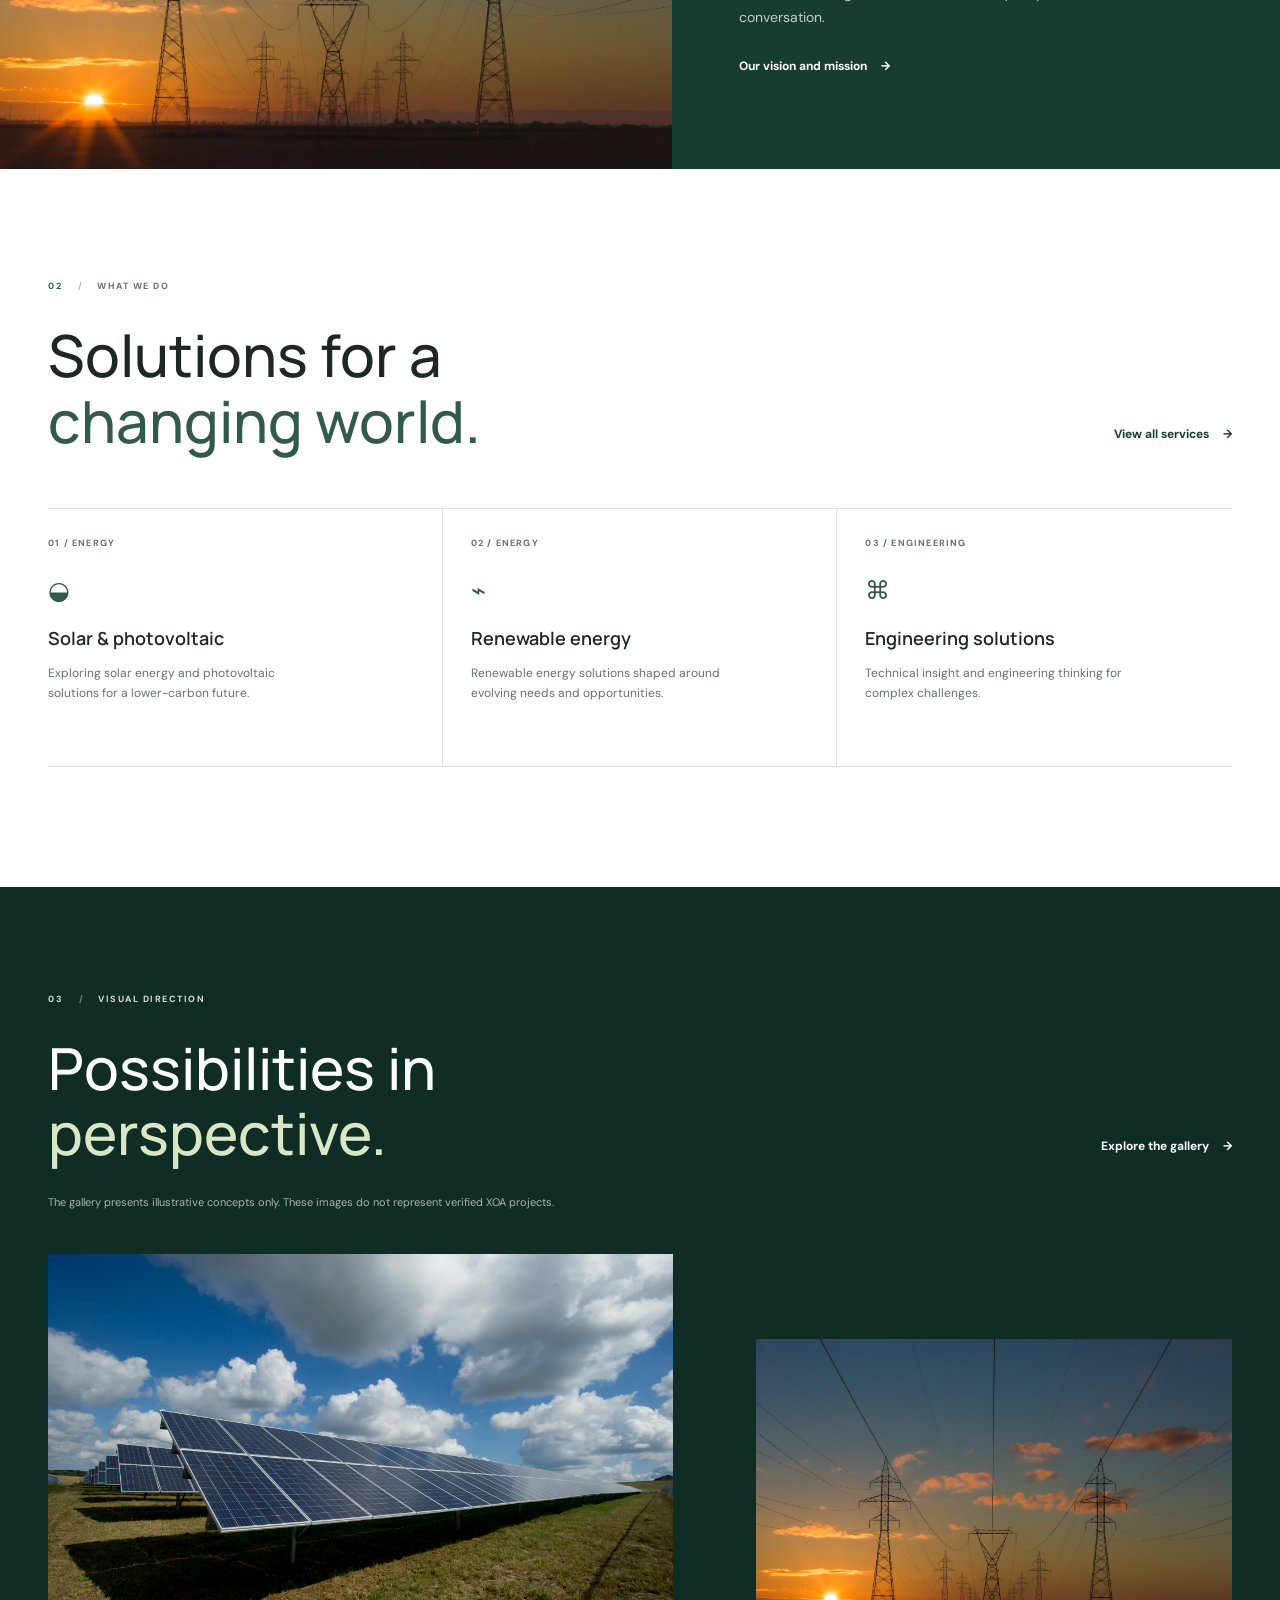
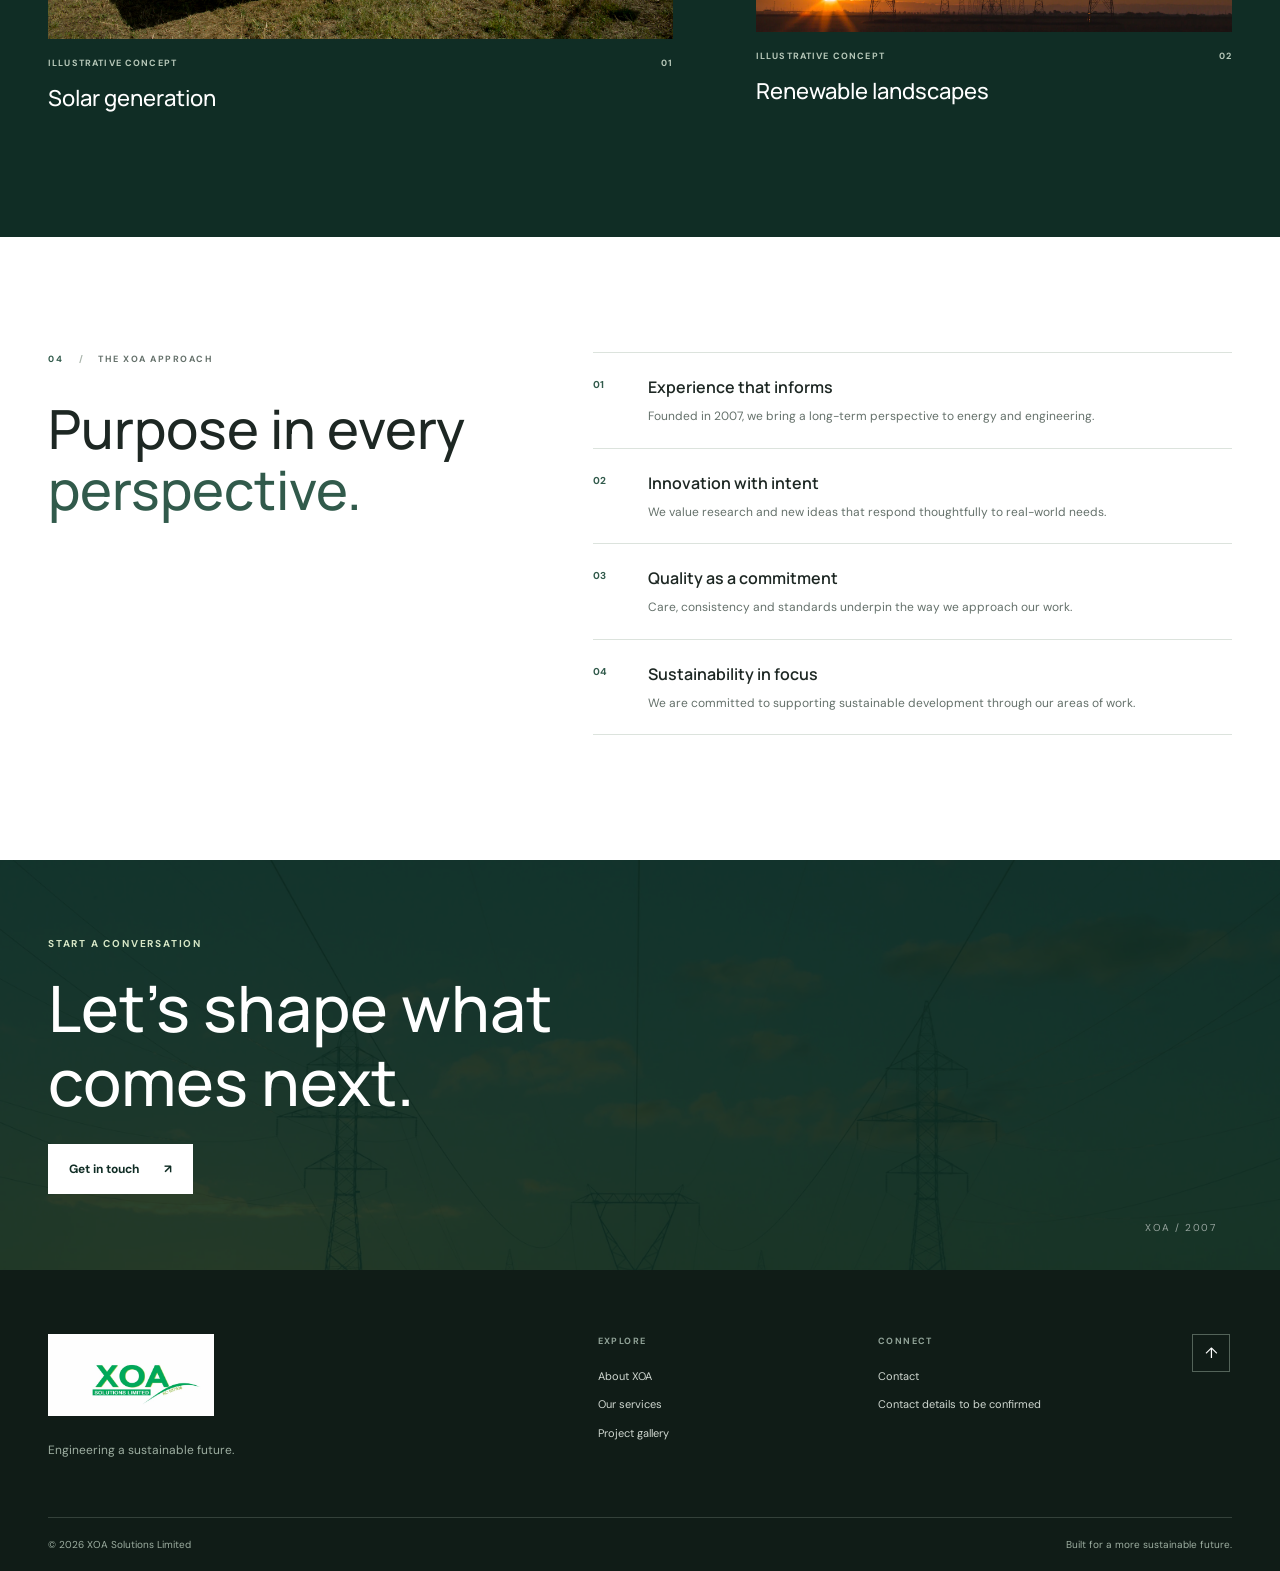
==== commit f7f40574: "Update homepage hero image" ====
--- a/index.html
+++ b/index.html
@@ -37,7 +37,7 @@
 
   <main id="main-content">
     <section class="home-hero">
-      <img class="home-hero__image" src="assets/images/solar-array.webp" alt="Rows of solar panels beneath a wide open sky" fetchpriority="high">
+      <img class="home-hero__image" src="assets/images/hero-solar.webp" alt="Rows of solar panels beneath a wide open sky" fetchpriority="high">
       <div class="home-hero__shade"></div>
       <div class="home-hero__content page-width">
         <p class="eyebrow eyebrow--light">Engineering · Energy · Innovation</p>
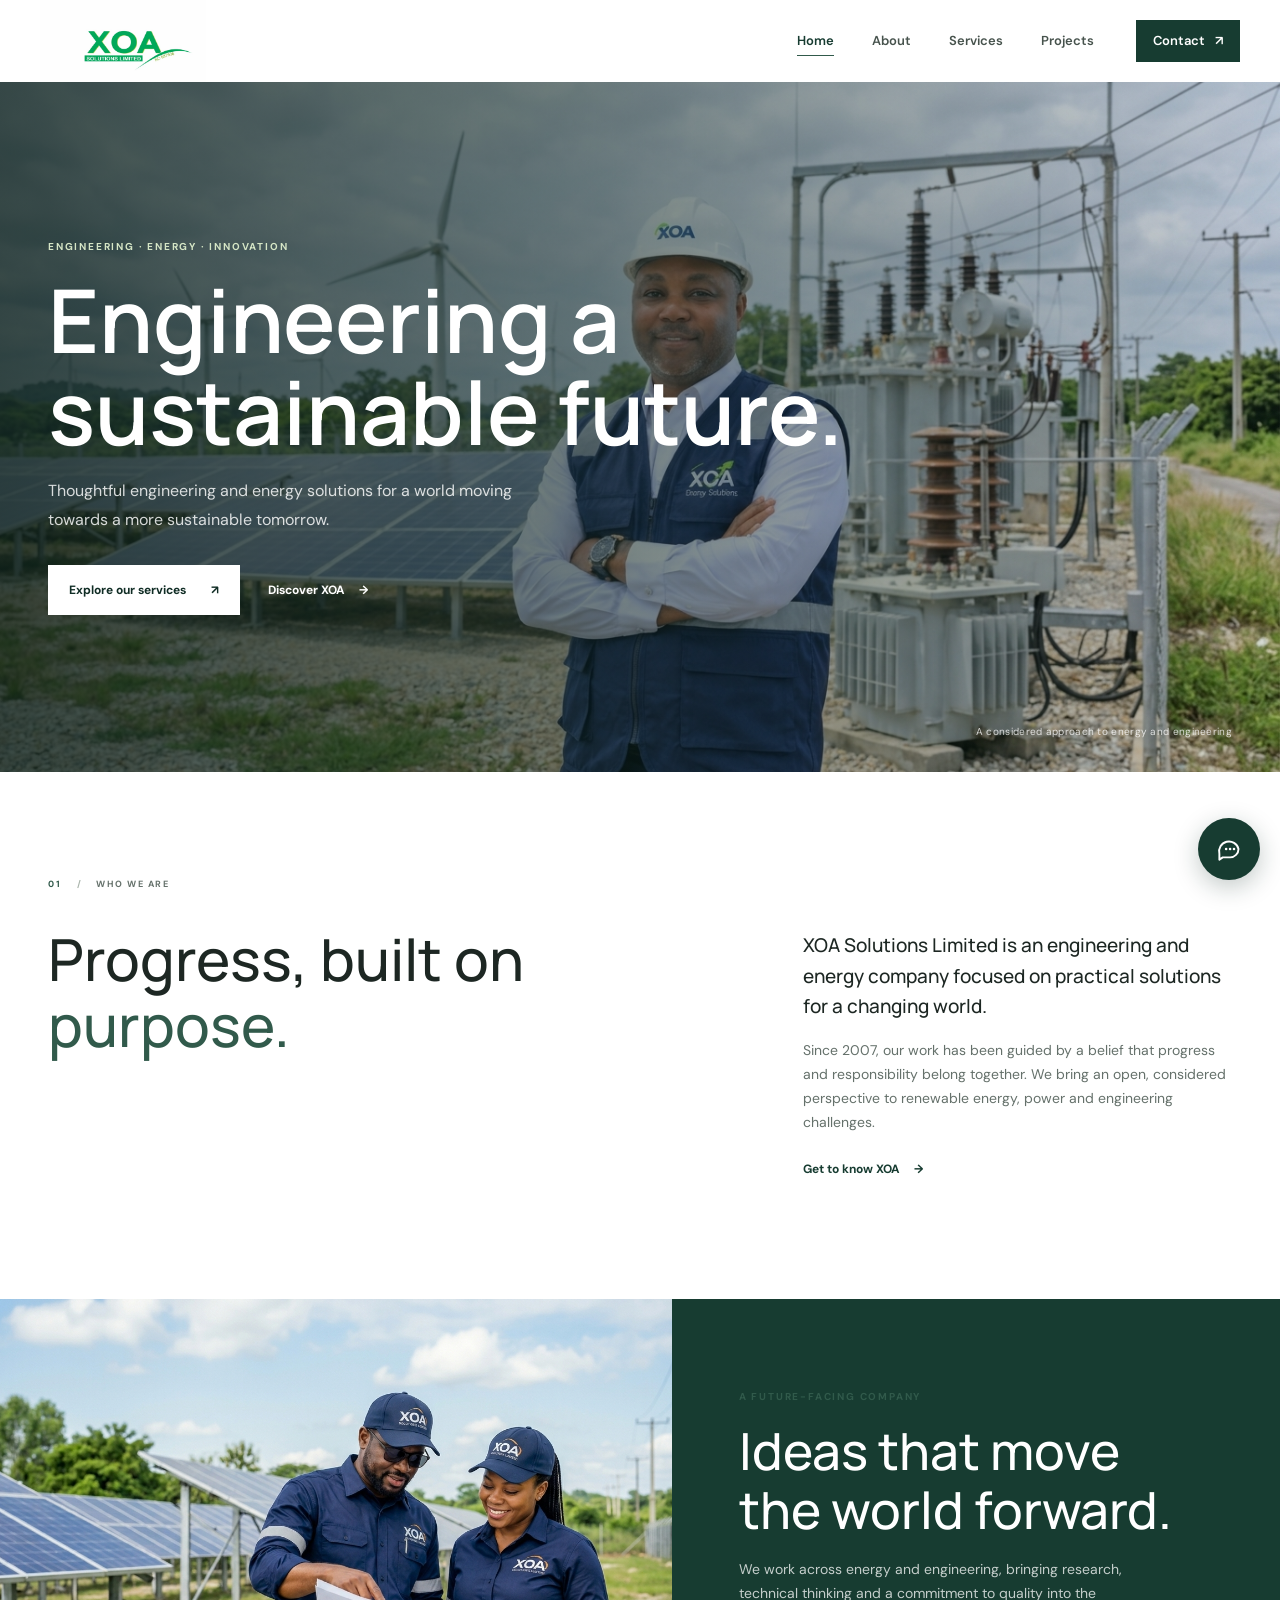
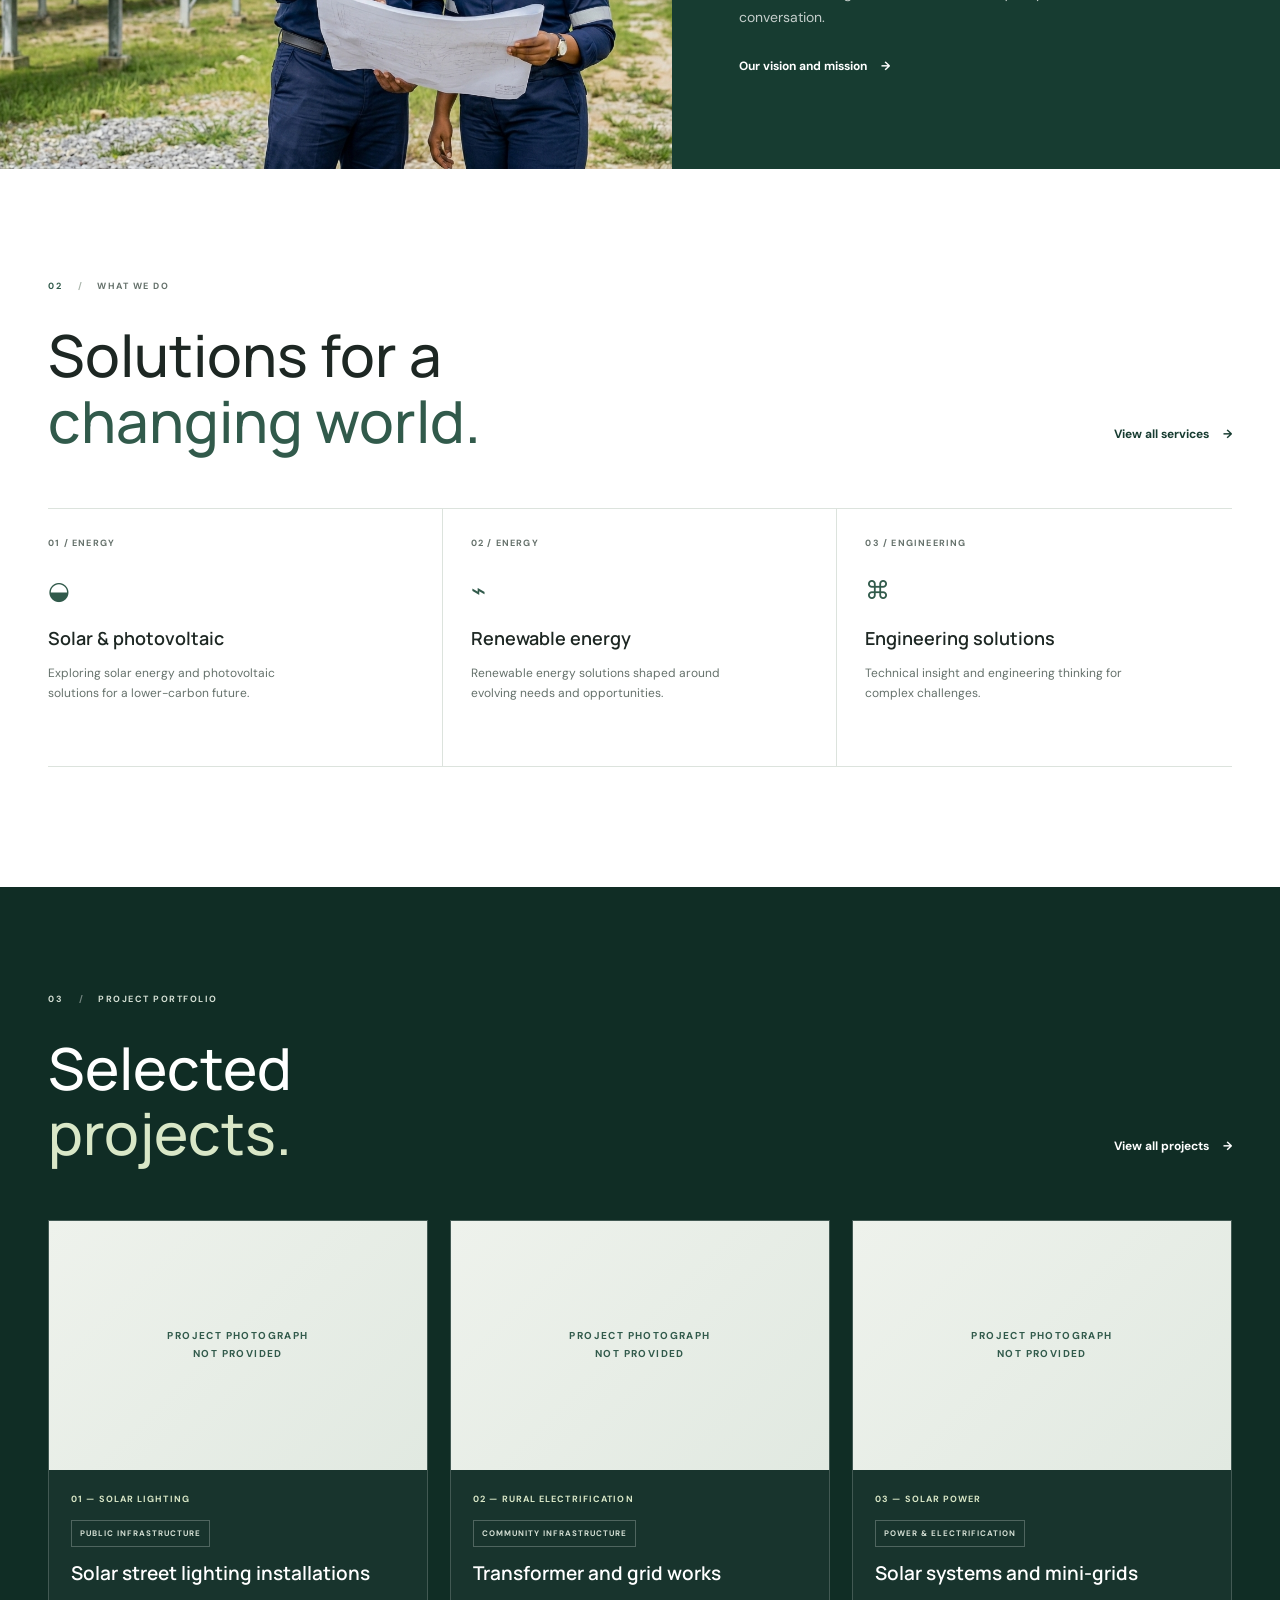
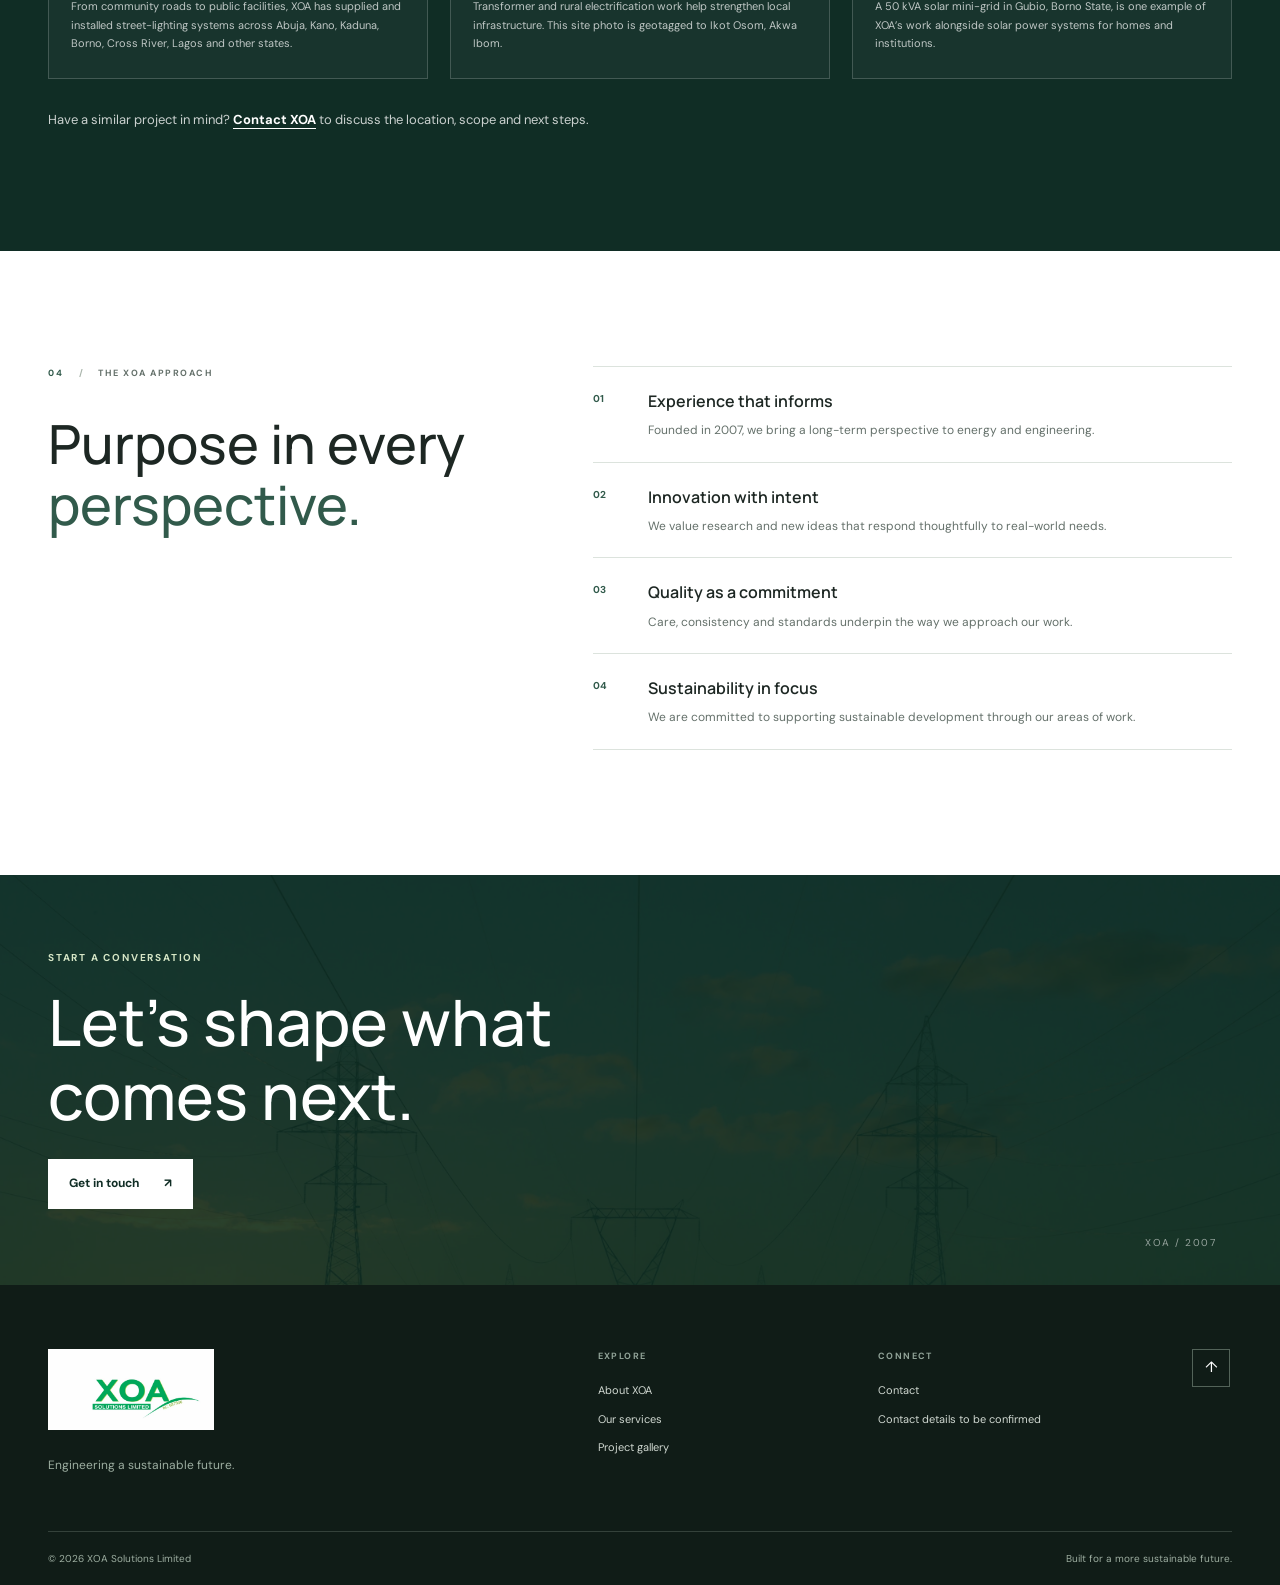
==== commit 6b01c4d7: "Update XOA project showcase" ====
--- a/index.html
+++ b/index.html
@@ -101,22 +101,41 @@
       <div class="page-width">
         <div class="section-heading section-heading--light">
           <div>
-            <div class="section-kicker section-kicker--light"><span>03</span><span>Visual direction</span></div>
-            <h2>Possibilities in<br><em>perspective.</em></h2>
+            <div class="section-kicker section-kicker--light"><span>03</span><span>Project portfolio</span></div>
+            <h2>Selected<br><em>projects.</em></h2>
           </div>
-          <a class="text-link text-link--light section-heading__link" href="projects.html">Explore the gallery <span aria-hidden="true">→</span></a>
+          <a class="text-link text-link--light section-heading__link" href="projects.html">View all projects <span aria-hidden="true">→</span></a>
         </div>
-        <p class="projects-note">The gallery presents illustrative concepts only. These images do not represent verified XOA projects.</p>
-        <div class="featured-projects">
-          <a class="featured-project" href="projects.html">
-            <img src="assets/images/solar-array.webp" alt="Illustrative view of a solar panel installation" loading="lazy">
-            <span class="project-meta">ILLUSTRATIVE CONCEPT <span>01</span></span><h3>Solar generation</h3>
+        <div class="project-cards">
+          <a class="project-card" href="projects.html">
+            <div class="project-card__media" role="img" aria-label="Project photograph not provided"><span>Project photograph<br>not provided</span></div>
+            <div class="project-card__content">
+              <span class="project-card__index">01 — SOLAR LIGHTING</span>
+              <span class="project-card__category">PUBLIC INFRASTRUCTURE</span>
+              <h3>Solar street lighting installations</h3>
+              <p>From community roads to public facilities, XOA has supplied and installed street-lighting systems across Abuja, Kano, Kaduna, Borno, Cross River, Lagos and other states.</p>
+            </div>
           </a>
-          <a class="featured-project featured-project--offset" href="projects.html">
-            <img src="assets/images/wind-landscape.webp" alt="Illustrative view of wind turbines on a green hillside" loading="lazy">
-            <span class="project-meta">ILLUSTRATIVE CONCEPT <span>02</span></span><h3>Renewable landscapes</h3>
+          <a class="project-card" href="projects.html">
+            <div class="project-card__media" role="img" aria-label="Project photograph not provided"><span>Project photograph<br>not provided</span></div>
+            <div class="project-card__content">
+              <span class="project-card__index">02 — RURAL ELECTRIFICATION</span>
+              <span class="project-card__category">COMMUNITY INFRASTRUCTURE</span>
+              <h3>Transformer and grid works</h3>
+              <p>Transformer and rural electrification work help strengthen local infrastructure. This site photo is geotagged to Ikot Osom, Akwa Ibom.</p>
+            </div>
+          </a>
+          <a class="project-card" href="projects.html">
+            <div class="project-card__media" role="img" aria-label="Project photograph not provided"><span>Project photograph<br>not provided</span></div>
+            <div class="project-card__content">
+              <span class="project-card__index">03 — SOLAR POWER</span>
+              <span class="project-card__category">POWER &amp; ELECTRIFICATION</span>
+              <h3>Solar systems and mini-grids</h3>
+              <p>A 50 kVA solar mini-grid in Gubio, Borno State, is one example of XOA’s work alongside solar power systems for homes and institutions.</p>
+            </div>
           </a>
         </div>
+        <p class="project-contact">Have a similar project in mind? <a href="contact.html">Contact XOA</a> to discuss the location, scope and next steps.</p>
       </div>
     </section>
 
--- a/assets/css/style.css
+++ b/assets/css/style.css
@@ -83,7 +83,7 @@
 .intro-copy .text-link { margin-top: 6px; }
 
 .overview-band { min-height: 470px; display: grid; grid-template-columns: 1.05fr .95fr; color: var(--white); background: var(--forest); }
-.overview-image { min-height: 470px; background: url("../images/wind-landscape.webp") center 48% / cover no-repeat; }
+.overview-image { min-height: 470px; background: url("../images/xoa-engineering-team.jpg") center 48% / cover no-repeat; }
 .overview-content { align-self: center; max-width: 580px; padding: 72px 10% 72px 11%; }
 .overview-content .eyebrow { margin-bottom: 17px; }
 .overview-content h2, .contact-cta h2, .about-commitment h2, .services-outro h2 { margin-bottom: 19px; font-size: clamp(38px, 4vw, 54px); font-weight: 500; line-height: 1.15; }
@@ -107,14 +107,24 @@
 
 .projects-band { padding-block: 105px 120px; color: var(--white); background: var(--forest-deep); }
 .section-heading--light h2 em { color: var(--leaf); }
-.projects-note { margin: -27px 0 42px; color: rgba(255,255,255,.64); font-size: 11px; }
-.featured-projects { display: grid; grid-template-columns: 1.05fr .8fr; align-items: start; gap: 7%; }
-.featured-project { display: block; }
-.featured-project img { aspect-ratio: 1.62; object-fit: cover; transition: filter .3s ease; }
-.featured-project:hover img { filter: brightness(.86); }
-.featured-project--offset { margin-top: 85px; }
-.project-meta { display: flex; justify-content: space-between; margin: 17px 0 8px; color: #b7c8b9; font-size: 9px; font-weight: 700; letter-spacing: 1.15px; }
-.featured-project h3 { margin-bottom: 0; font-size: 22px; font-weight: 500; }
+.project-cards { display: grid; grid-template-columns: repeat(3, minmax(0, 1fr)); gap: 22px; }
+.project-card { min-width: 0; display: flex; flex-direction: column; overflow: hidden; border: 1px solid var(--line); color: var(--ink); background: var(--white); transition: transform .25s ease, border-color .25s ease; }
+a.project-card:hover { transform: translateY(-3px); border-color: var(--leaf); }
+.project-card__media { aspect-ratio: 1.52; display: grid; place-items: center; padding: 18px; color: var(--forest-soft); background: linear-gradient(135deg, #eef2ec, #e1e9e1); text-align: center; }
+.project-card__media > span { font-size: 10px; font-weight: 700; letter-spacing: 1.4px; line-height: 1.8; text-transform: uppercase; }
+.project-card__content { flex: 1; padding: 22px 22px 25px; }
+.project-card__index { display: block; margin-bottom: 12px; color: var(--forest-soft); font-size: 9px; font-weight: 700; letter-spacing: 1.1px; }
+.project-card__category { display: inline-block; margin-bottom: 14px; padding: 6px 8px; border: 1px solid var(--line); color: var(--muted); font-size: 8px; font-weight: 700; letter-spacing: 1px; }
+.project-card__content h3 { margin: 0 0 10px; font-size: 19px; font-weight: 600; line-height: 1.35; }
+.project-card__content p { margin: 0; color: var(--muted); font-size: 11px; line-height: 1.7; }
+.projects-band .project-card { border-color: rgba(255,255,255,.18); color: var(--white); background: rgba(255,255,255,.035); }
+.projects-band .project-card__index { color: var(--leaf); }
+.projects-band .project-card__category { border-color: rgba(255,255,255,.24); color: #d4dfd4; }
+.projects-band .project-card__content p { color: rgba(255,255,255,.72); }
+.project-contact { margin: 30px 0 0; color: var(--muted); font-size: 13px; }
+.project-contact a { color: var(--forest); font-weight: 700; text-decoration: underline; text-underline-offset: 4px; }
+.projects-band .project-contact { color: rgba(255,255,255,.78); }
+.projects-band .project-contact a { color: var(--white); }
 
 .why-section { display: grid; grid-template-columns: .8fr 1.2fr; gap: 10%; padding-block: 115px 125px; }
 .why-heading .section-kicker { margin-bottom: 31px; }
@@ -197,27 +207,6 @@
 .portfolio-intro { display: grid; grid-template-columns: 1fr .65fr; gap: 13%; align-items: end; margin-bottom: 48px; }
 .portfolio-intro .section-kicker { margin-bottom: 25px; }
 .portfolio-intro > p { margin-bottom: 6px; color: var(--muted); font-size: 13px; }
-.filter-bar { display: flex; gap: 7px; margin-bottom: 25px; border-bottom: 1px solid var(--line); }
-.filter-button { min-height: 43px; padding: 0 15px; border: 0; border-bottom: 2px solid transparent; color: var(--muted); background: transparent; font-size: 11px; font-weight: 600; cursor: pointer; transition: color .2s ease, border-color .2s ease; }
-.filter-button:hover, .filter-button.is-active { color: var(--forest); }
-.filter-button.is-active { border-bottom-color: var(--forest); }
-.portfolio-grid { display: grid; grid-template-columns: repeat(2, 1fr); gap: 46px 28px; }
-.portfolio-card { min-width: 0; }
-.portfolio-card[hidden] { display: none; }
-.portfolio-card__image { position: relative; overflow: hidden; background: var(--paper); }
-.portfolio-card__image img { aspect-ratio: 1.52; object-fit: cover; transition: transform .5s ease; }
-.portfolio-card:hover .portfolio-card__image img { transform: scale(1.025); }
-.portfolio-card__image > span { position: absolute; left: 14px; bottom: 14px; padding: 7px 10px; color: var(--forest-deep); background: var(--white); font-size: 8px; font-weight: 700; letter-spacing: 1px; }
-.portfolio-card__caption { display: flex; justify-content: space-between; gap: 20px; padding-top: 16px; }
-.portfolio-card__caption > div > span { color: var(--forest-soft); font-size: 9px; font-weight: 700; letter-spacing: 1.1px; }
-.portfolio-card__caption h3 { margin: 6px 0; font-size: 19px; font-weight: 600; }
-.portfolio-card__caption p { max-width: 420px; margin: 0; color: var(--muted); font-size: 11px; }
-.portfolio-arrow { color: var(--forest); }
-.portfolio-note { padding-block: 24px; background: var(--paper); }
-.portfolio-note .page-width { display: flex; align-items: center; gap: 17px; }
-.note-mark { width: 25px; height: 25px; flex: 0 0 auto; display: grid; place-items: center; border: 1px solid #91a296; border-radius: 50%; color: var(--forest); font: 600 12px/1 var(--display); }
-.portfolio-note p { margin: 0; color: var(--muted); font-size: 11px; }
-.portfolio-note strong { color: var(--ink); }
 
 .contact-section { display: grid; grid-template-columns: .8fr 1fr; gap: 10%; align-items: start; }
 .contact-details h2 { margin: 0 0 17px; font-size: clamp(34px, 4vw, 48px); font-weight: 500; line-height: 1.15; }
@@ -307,10 +296,7 @@
   .service-tile h3 { margin-top: 13px; }
   .tile-arrow { opacity: 1; }
   .projects-band { padding-block: 76px 83px; }
-  .projects-note { margin: -15px 0 29px; line-height: 1.6; }
-  .featured-projects { grid-template-columns: 1fr; gap: 30px; }
-  .featured-project--offset { margin-top: 0; }
-  .featured-project img { aspect-ratio: 1.45; }
+  .project-cards { grid-template-columns: repeat(2, minmax(0, 1fr)); }
   .why-section { grid-template-columns: 1fr; gap: 30px; padding-block: 76px 83px; }
   .why-item { grid-template-columns: 35px 1fr; padding-block: 18px; }
   .contact-cta { min-height: 350px; background-position: 56% center; }
@@ -351,13 +337,9 @@
   .portfolio-section { padding-block: 67px 75px; }
   .portfolio-intro { grid-template-columns: 1fr; gap: 20px; margin-bottom: 28px; }
   .portfolio-intro > p { font-size: 12px; }
-  .filter-bar { gap: 0; overflow-x: auto; margin-right: -20px; padding-right: 20px; }
-  .filter-button { flex: 0 0 auto; padding-inline: 12px; font-size: 10px; }
-  .portfolio-grid { grid-template-columns: 1fr; gap: 32px; }
-  .portfolio-card__image img { aspect-ratio: 1.3; }
-  .portfolio-card__caption h3 { font-size: 17px; }
-  .portfolio-note .page-width { align-items: flex-start; }
-  .portfolio-note p { font-size: 10px; }
+  .project-cards { grid-template-columns: 1fr; gap: 24px; }
+  .project-card__content { padding: 20px; }
+  .project-card__content h3 { font-size: 18px; }
   .contact-section { grid-template-columns: 1fr; gap: 38px; padding-block: 67px 75px; }
   .contact-details h2 { font-size: 39px; }
   .contact-form-wrap { padding: 24px 18px; }
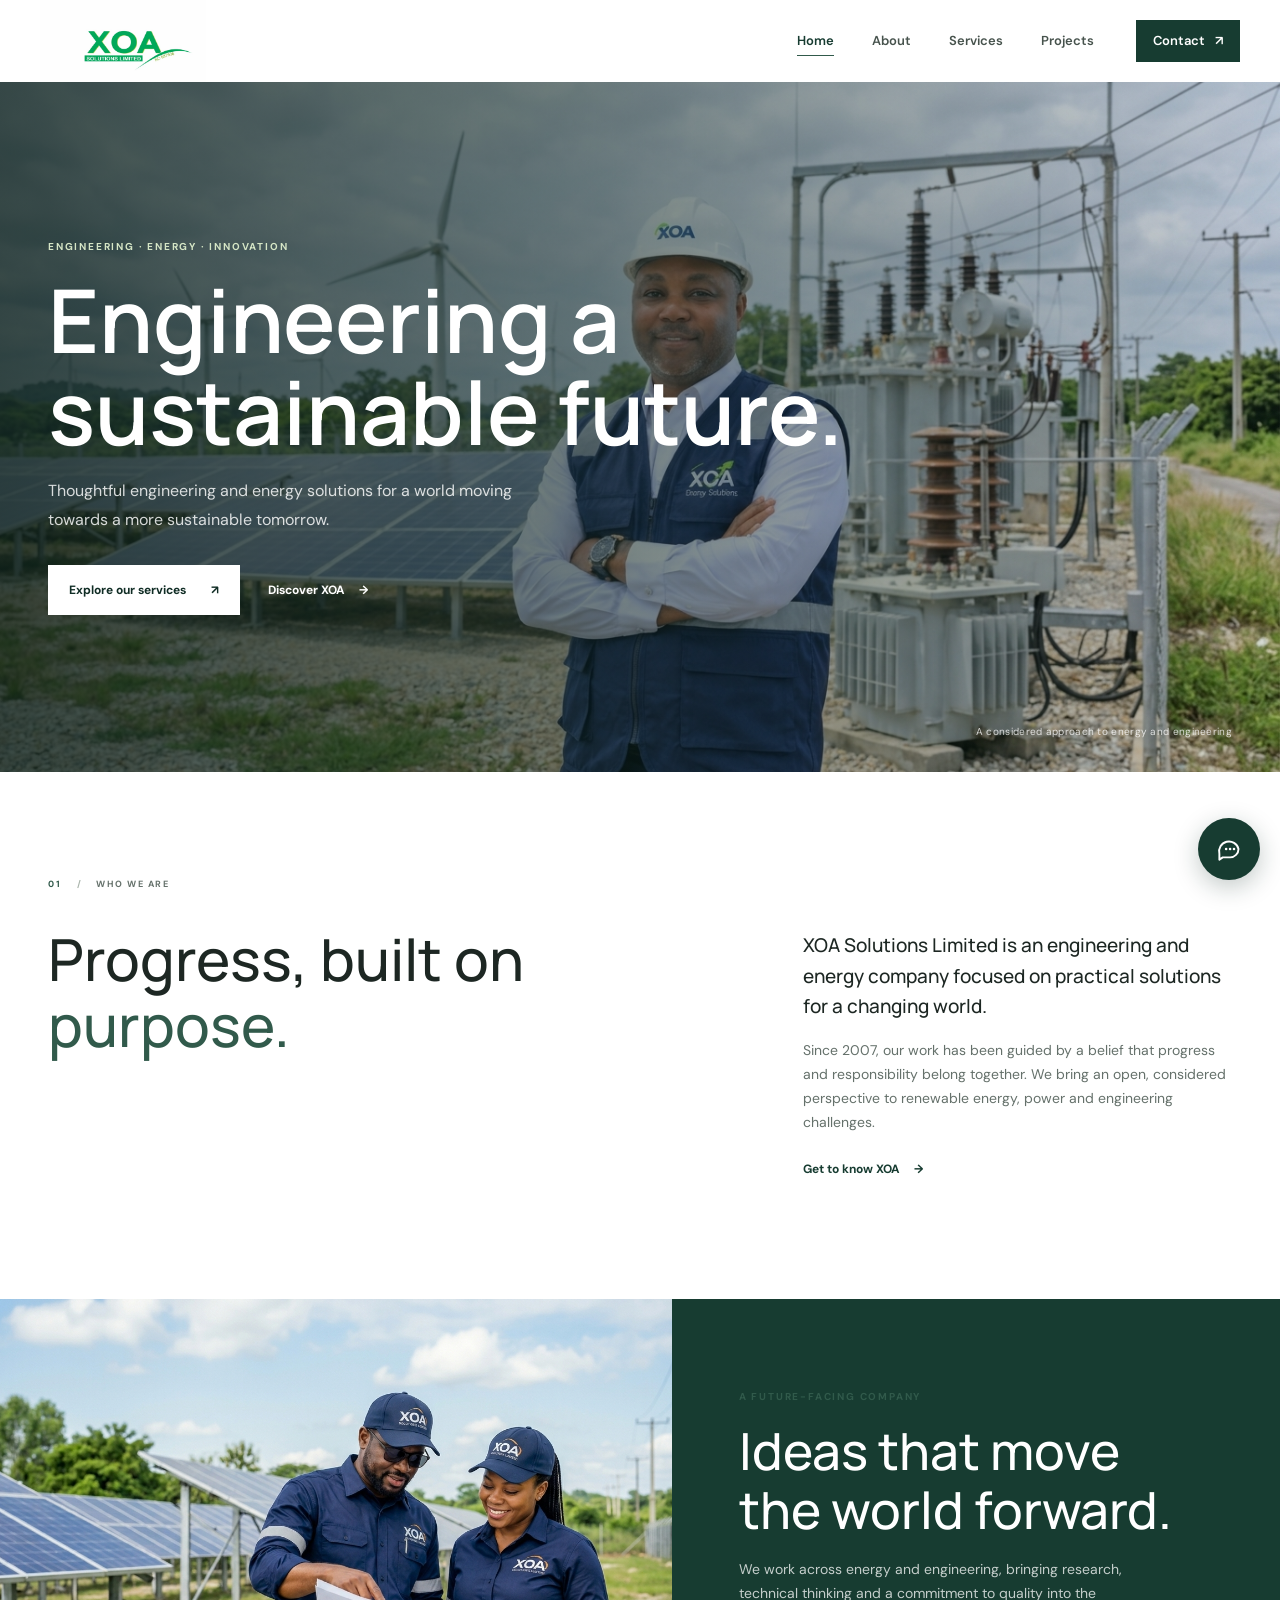
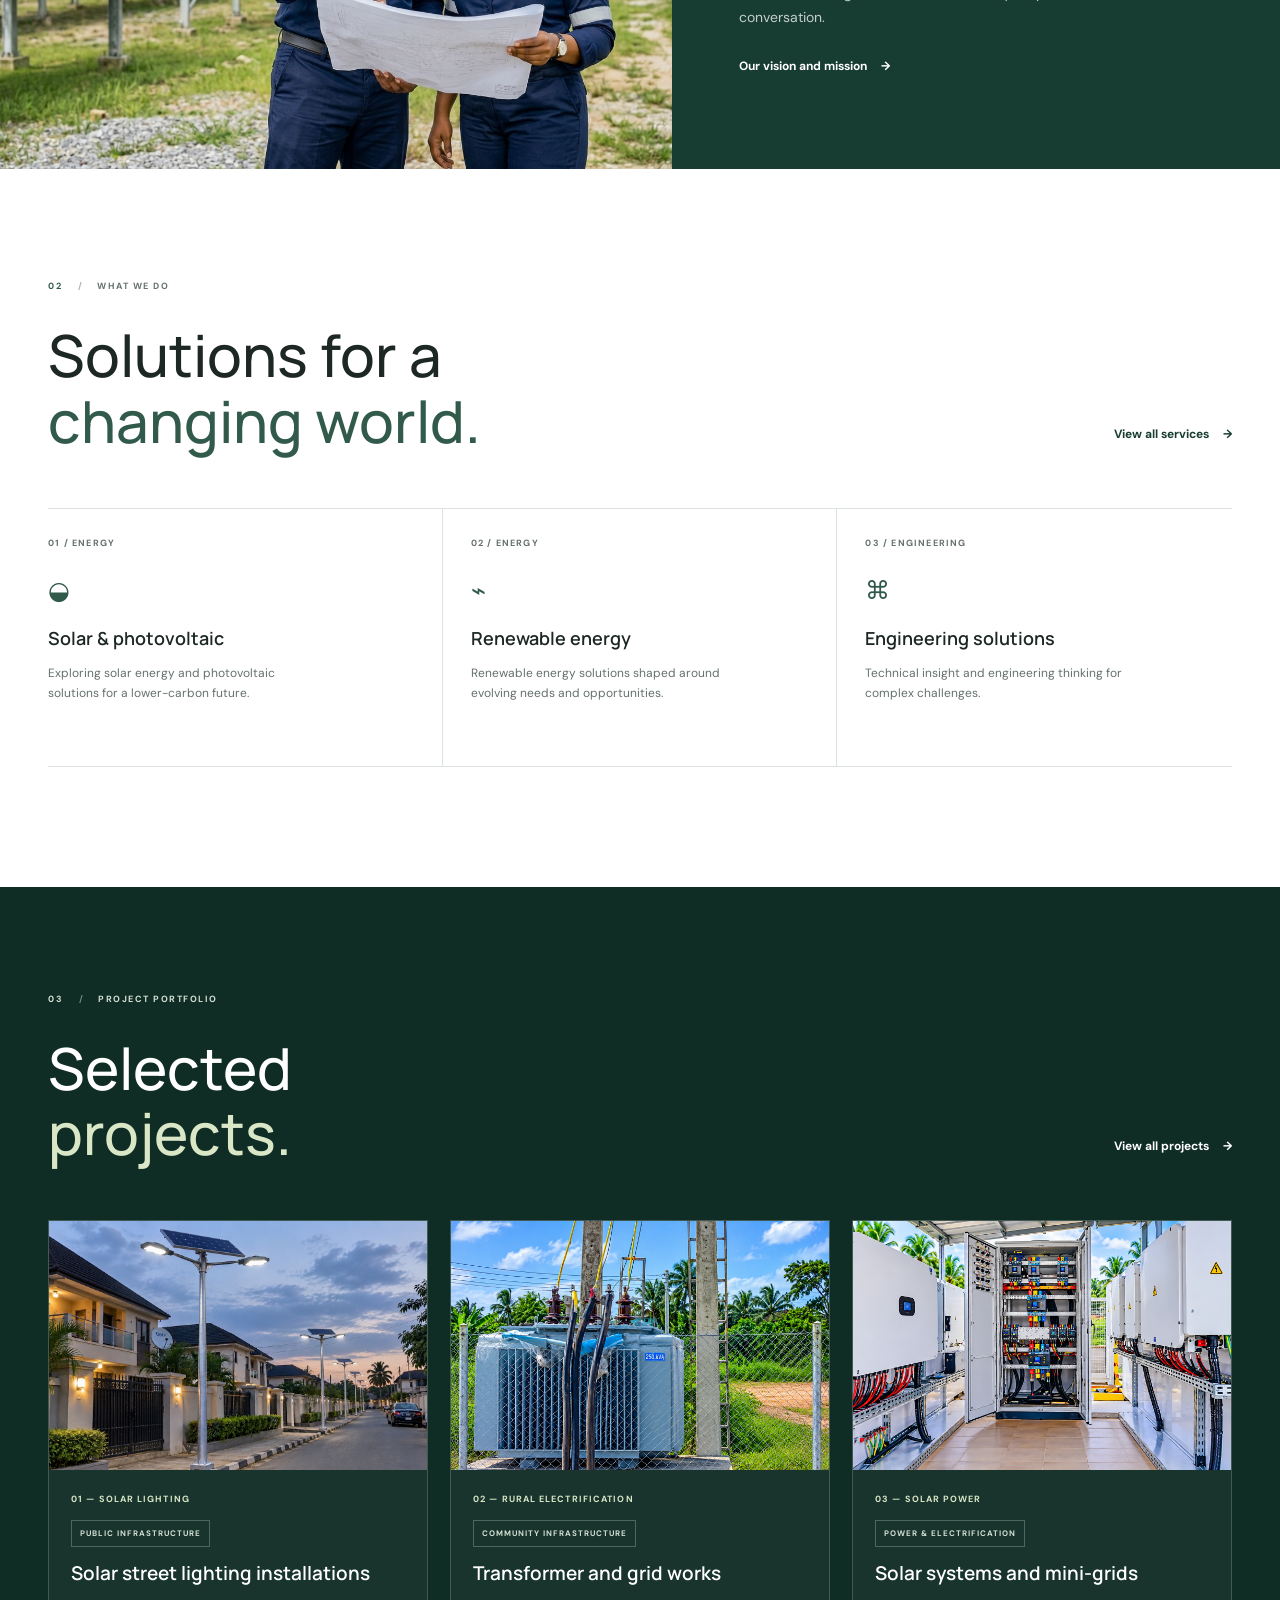
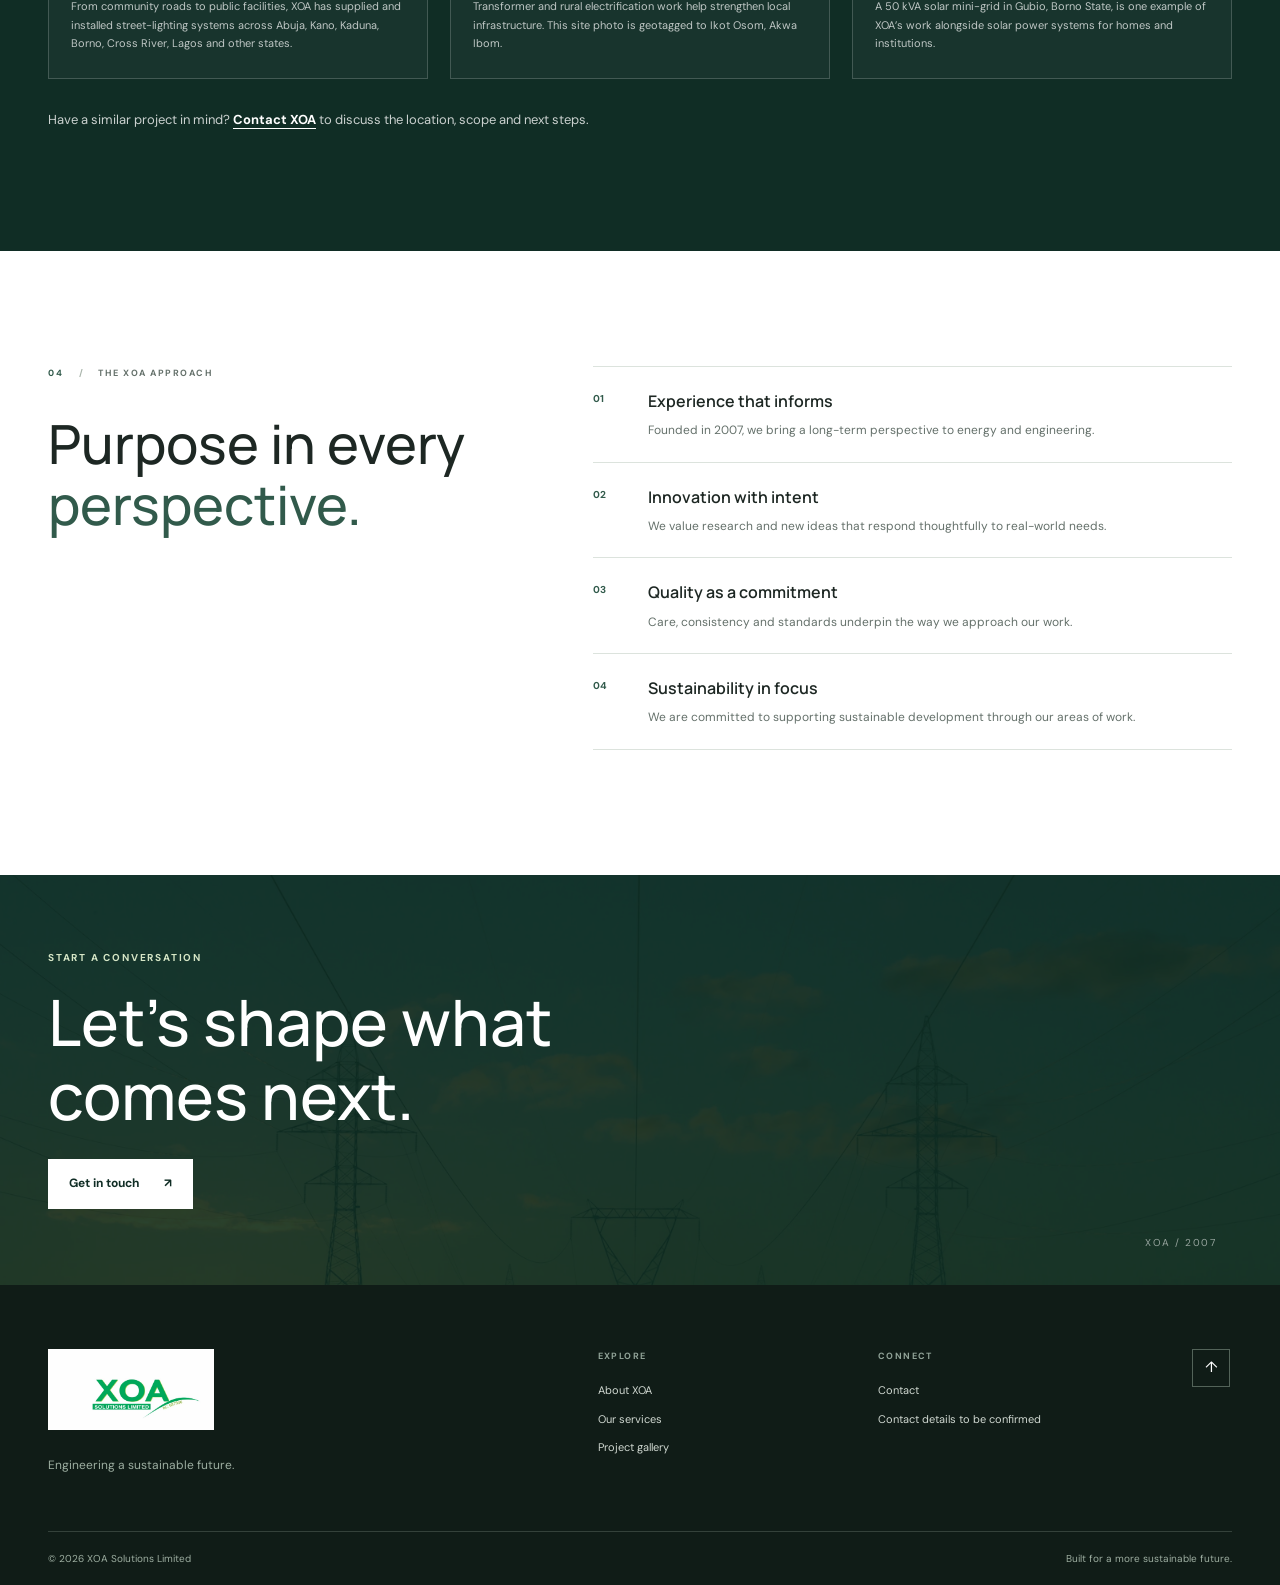
==== commit cfe3fcbd: "Add real project photos to XOA showcase" ====
--- a/index.html
+++ b/index.html
@@ -108,7 +108,7 @@
         </div>
         <div class="project-cards">
           <a class="project-card" href="projects.html">
-            <div class="project-card__media" role="img" aria-label="Project photograph not provided"><span>Project photograph<br>not provided</span></div>
+            <div class="project-card__media"><img src="assets/images/solar-street-lighting.jpg" alt="Solar-powered street lights along a residential road at dusk" loading="lazy" width="1365" height="768"></div>
             <div class="project-card__content">
               <span class="project-card__index">01 — SOLAR LIGHTING</span>
               <span class="project-card__category">PUBLIC INFRASTRUCTURE</span>
@@ -117,7 +117,7 @@
             </div>
           </a>
           <a class="project-card" href="projects.html">
-            <div class="project-card__media" role="img" aria-label="Project photograph not provided"><span>Project photograph<br>not provided</span></div>
+            <div class="project-card__media"><img src="assets/images/rural-electrification.png" alt="Electrical transformer inside a fenced rural power installation" loading="lazy" width="1448" height="1086"></div>
             <div class="project-card__content">
               <span class="project-card__index">02 — RURAL ELECTRIFICATION</span>
               <span class="project-card__category">COMMUNITY INFRASTRUCTURE</span>
@@ -126,7 +126,7 @@
             </div>
           </a>
           <a class="project-card" href="projects.html">
-            <div class="project-card__media" role="img" aria-label="Project photograph not provided"><span>Project photograph<br>not provided</span></div>
+            <div class="project-card__media"><img src="assets/images/solar-mini-grid.png" alt="Power conversion and control equipment at a solar mini-grid installation" loading="lazy" width="1672" height="941"></div>
             <div class="project-card__content">
               <span class="project-card__index">03 — SOLAR POWER</span>
               <span class="project-card__category">POWER &amp; ELECTRIFICATION</span>
--- a/assets/css/style.css
+++ b/assets/css/style.css
@@ -110,8 +110,9 @@
 .project-cards { display: grid; grid-template-columns: repeat(3, minmax(0, 1fr)); gap: 22px; }
 .project-card { min-width: 0; display: flex; flex-direction: column; overflow: hidden; border: 1px solid var(--line); color: var(--ink); background: var(--white); transition: transform .25s ease, border-color .25s ease; }
 a.project-card:hover { transform: translateY(-3px); border-color: var(--leaf); }
-.project-card__media { aspect-ratio: 1.52; display: grid; place-items: center; padding: 18px; color: var(--forest-soft); background: linear-gradient(135deg, #eef2ec, #e1e9e1); text-align: center; }
-.project-card__media > span { font-size: 10px; font-weight: 700; letter-spacing: 1.4px; line-height: 1.8; text-transform: uppercase; }
+.project-card__media { aspect-ratio: 1.52; overflow: hidden; background: var(--paper); }
+.project-card__media img { width: 100%; height: 100%; object-fit: cover; transition: transform .5s ease; }
+.project-card:hover .project-card__media img { transform: scale(1.025); }
 .project-card__content { flex: 1; padding: 22px 22px 25px; }
 .project-card__index { display: block; margin-bottom: 12px; color: var(--forest-soft); font-size: 9px; font-weight: 700; letter-spacing: 1.1px; }
 .project-card__category { display: inline-block; margin-bottom: 14px; padding: 6px 8px; border: 1px solid var(--line); color: var(--muted); font-size: 8px; font-weight: 700; letter-spacing: 1px; }
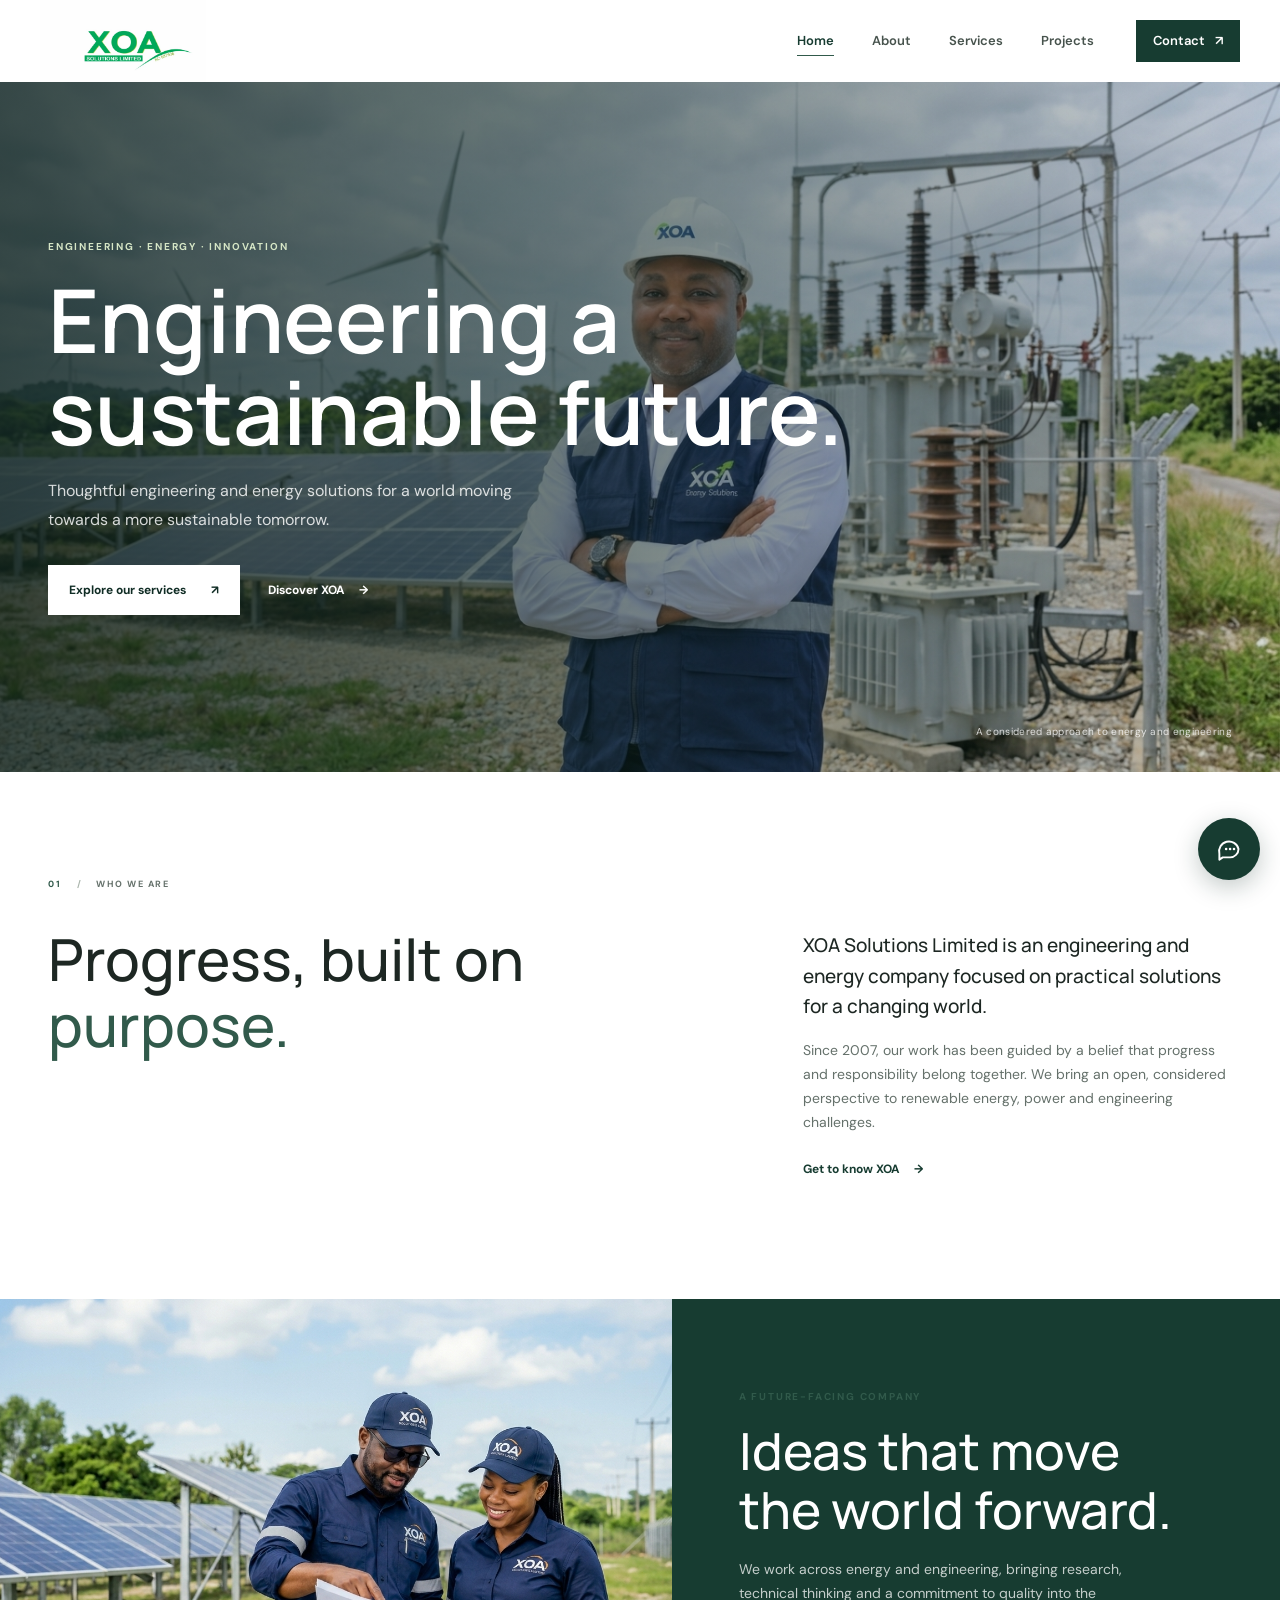
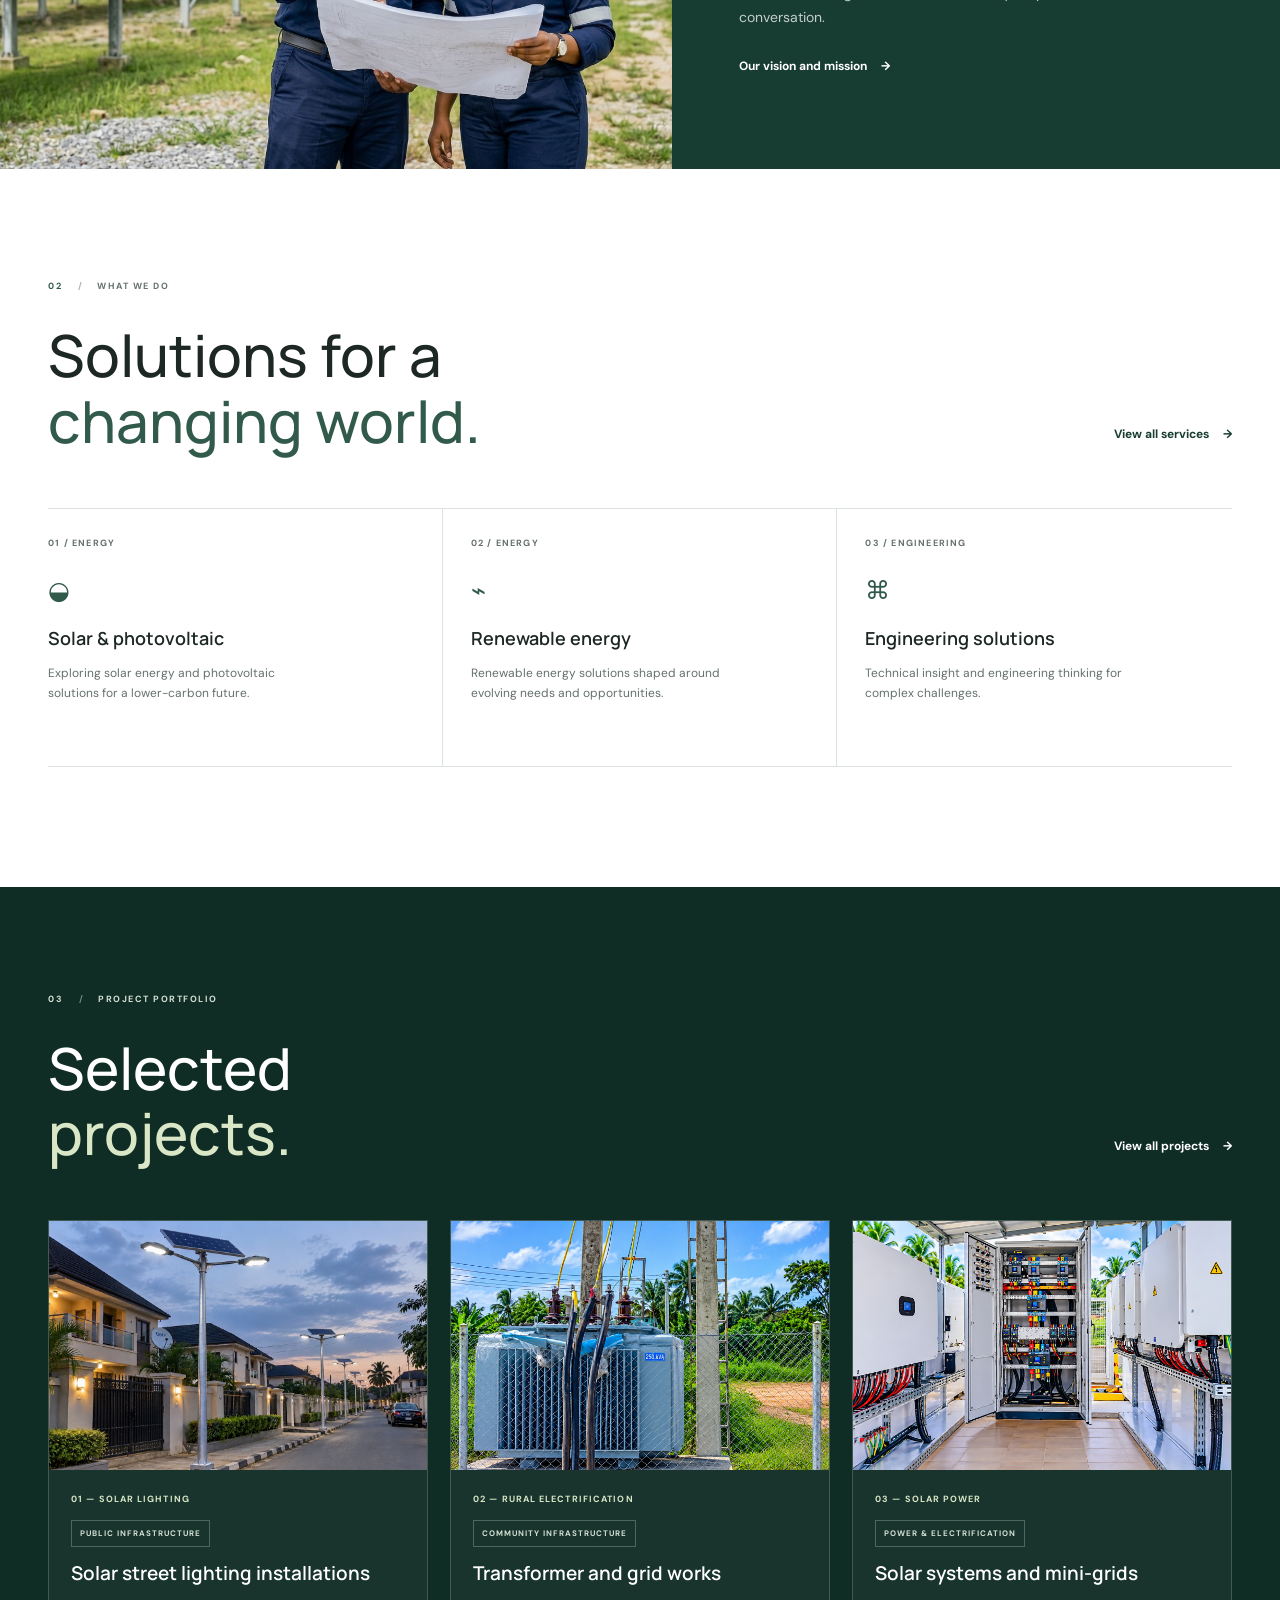
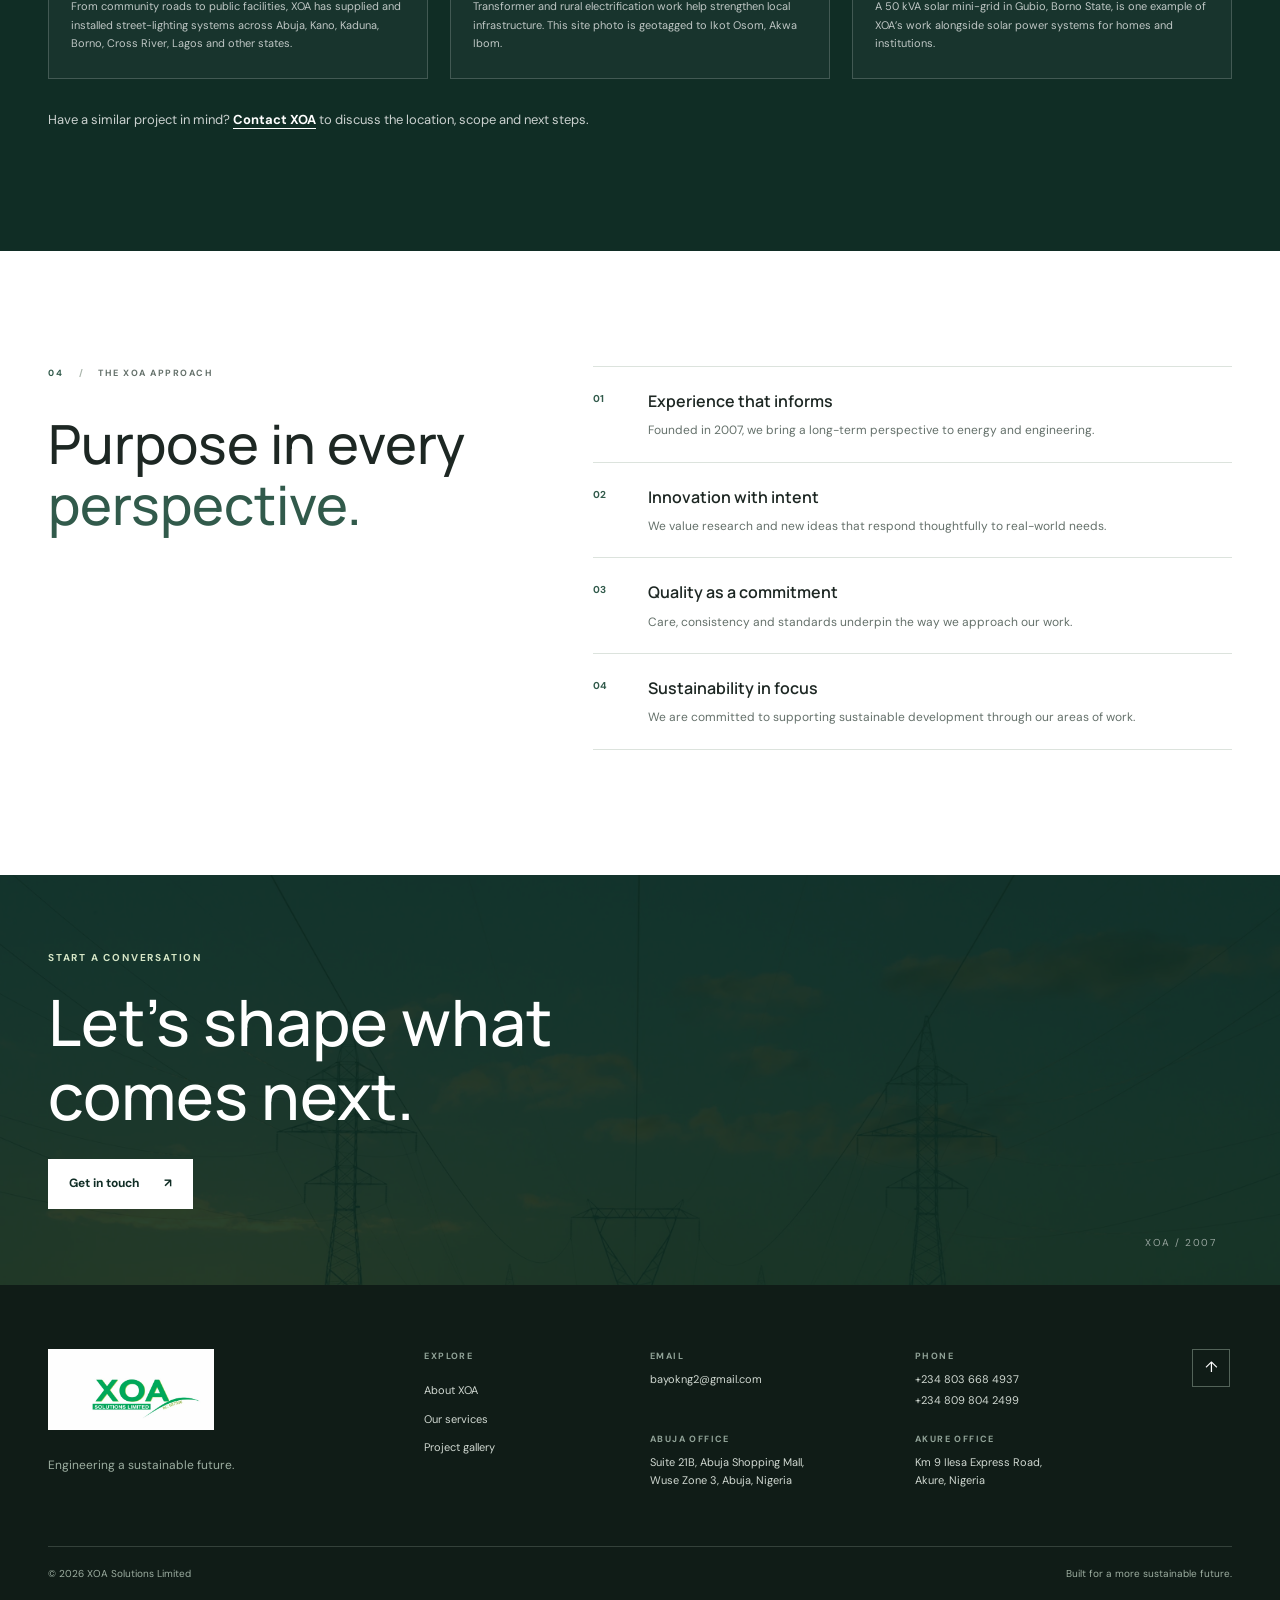
==== commit b9940824: "Update contact details across all pages" ====
--- a/index.html
+++ b/index.html
@@ -166,7 +166,12 @@
     <div class="page-width footer-main">
       <div class="footer-brand-block"><a class="brand brand--footer" href="index.html" aria-label="XOA Solutions Limited home"><img class="brand-logo" src="assets/images/xoa-logo.jpg" alt="XOA Solutions Limited official logo"></a><p>Engineering a sustainable future.</p></div>
       <div class="footer-column"><span class="footer-label">Explore</span><a href="about.html">About XOA</a><a href="services.html">Our services</a><a href="projects.html">Project gallery</a></div>
-      <div class="footer-column"><span class="footer-label">Connect</span><a href="contact.html">Contact</a><span>Contact details to be confirmed</span></div>
+      <div class="footer-contact">
+        <div><strong class="footer-label">EMAIL</strong><a href="mailto:bayokng2@gmail.com">bayokng2@gmail.com</a></div>
+        <div><strong class="footer-label">PHONE</strong><a href="tel:+2348036684937">+234 803 668 4937</a><a href="tel:+2348098042499">+234 809 804 2499</a></div>
+        <div><strong class="footer-label">ABUJA OFFICE</strong><address>Suite 21B, Abuja Shopping Mall,<br>Wuse Zone 3, Abuja, Nigeria</address></div>
+        <div><strong class="footer-label">AKURE OFFICE</strong><address>Km 9 Ilesa Express Road,<br>Akure, Nigeria</address></div>
+      </div>
       <a class="back-top" href="#main-content" aria-label="Back to top">↑</a>
     </div>
     <div class="page-width footer-bottom"><span>© <span data-current-year>2026</span> XOA Solutions Limited</span><span>Built for a more sustainable future.</span></div>
--- a/assets/css/style.css
+++ b/assets/css/style.css
@@ -144,12 +144,17 @@
 .cta-index { position: absolute; right: 5%; bottom: 34px; color: rgba(255,255,255,.55); font-size: 10px; letter-spacing: 1.5px; }
 
 .site-footer { color: var(--white); background: #101c17; }
-.footer-main { position: relative; display: grid; grid-template-columns: 1.5fr .7fr .8fr 40px; gap: 45px; padding-block: 64px 56px; }
+.footer-main { position: relative; display: grid; grid-template-columns: 1.15fr .65fr 1.7fr 40px; gap: 30px; padding-block: 64px 56px; }
 .footer-brand-block > p { margin: 16px 0 0; color: #9daea1; font-size: 12px; }
 .footer-column { display: flex; flex-direction: column; align-items: flex-start; gap: 10px; }
 .footer-label { margin-bottom: 7px; color: #91a398; font-size: 9px; font-weight: 700; letter-spacing: 1.4px; text-transform: uppercase; }
 .footer-column a, .footer-column > span:not(.footer-label) { color: #d0d8d1; font-size: 11px; }
 .footer-column a:hover { color: var(--leaf); }
+.footer-contact { display: grid; grid-template-columns: repeat(2, minmax(0, 1fr)); gap: 22px 18px; }
+.footer-contact > div { min-width: 0; display: flex; flex-direction: column; align-items: flex-start; gap: 4px; }
+.footer-contact .footer-label { margin: 0 0 3px; color: #91a398; font-size: 9px; font-weight: 700; letter-spacing: 1.4px; }
+.footer-contact a, .footer-contact address { color: #d0d8d1; font-size: 11px; font-style: normal; line-height: 1.6; overflow-wrap: anywhere; }
+.footer-contact a:hover { color: var(--leaf); }
 .back-top { width: 38px; height: 38px; display: grid; place-items: center; border: 1px solid #536359; color: var(--white); transition: background .2s ease; }
 .back-top:hover { background: var(--forest-soft); }
 .footer-bottom { min-height: 54px; display: flex; justify-content: space-between; align-items: center; border-top: 1px solid #34413a; color: #9daea1; font-size: 10px; }
@@ -242,7 +247,7 @@
   .intro-content { gap: 8%; }
   .overview-content { padding-inline: 9%; }
   .why-section { grid-template-columns: .75fr 1.25fr; gap: 6%; }
-  .footer-main { grid-template-columns: 1.2fr .8fr .9fr 38px; gap: 25px; }
+  .footer-main { grid-template-columns: 1fr .55fr 1.35fr 38px; gap: 20px; }
   .about-intro { grid-template-columns: .6fr 1.2fr; gap: 7%; }
   .founded-stamp { grid-column: 2; display: flex; align-items: center; gap: 10px; }
   .founded-stamp strong { font-size: 24px; }
@@ -305,6 +310,7 @@
   .cta-index { right: 20px; bottom: 20px; }
   .footer-main { grid-template-columns: 1fr 1fr; gap: 32px 18px; padding-block: 48px 38px; }
   .footer-brand-block { grid-column: 1 / -1; }
+  .footer-contact { grid-column: 1 / -1; gap: 22px 18px; padding-right: 45px; }
   .footer-main > .back-top { position: absolute; top: 48px; right: 0; }
   .footer-bottom { min-height: 64px; align-items: flex-start; flex-direction: column; justify-content: center; gap: 4px; padding-block: 12px; }
   .page-hero { min-height: 390px; }
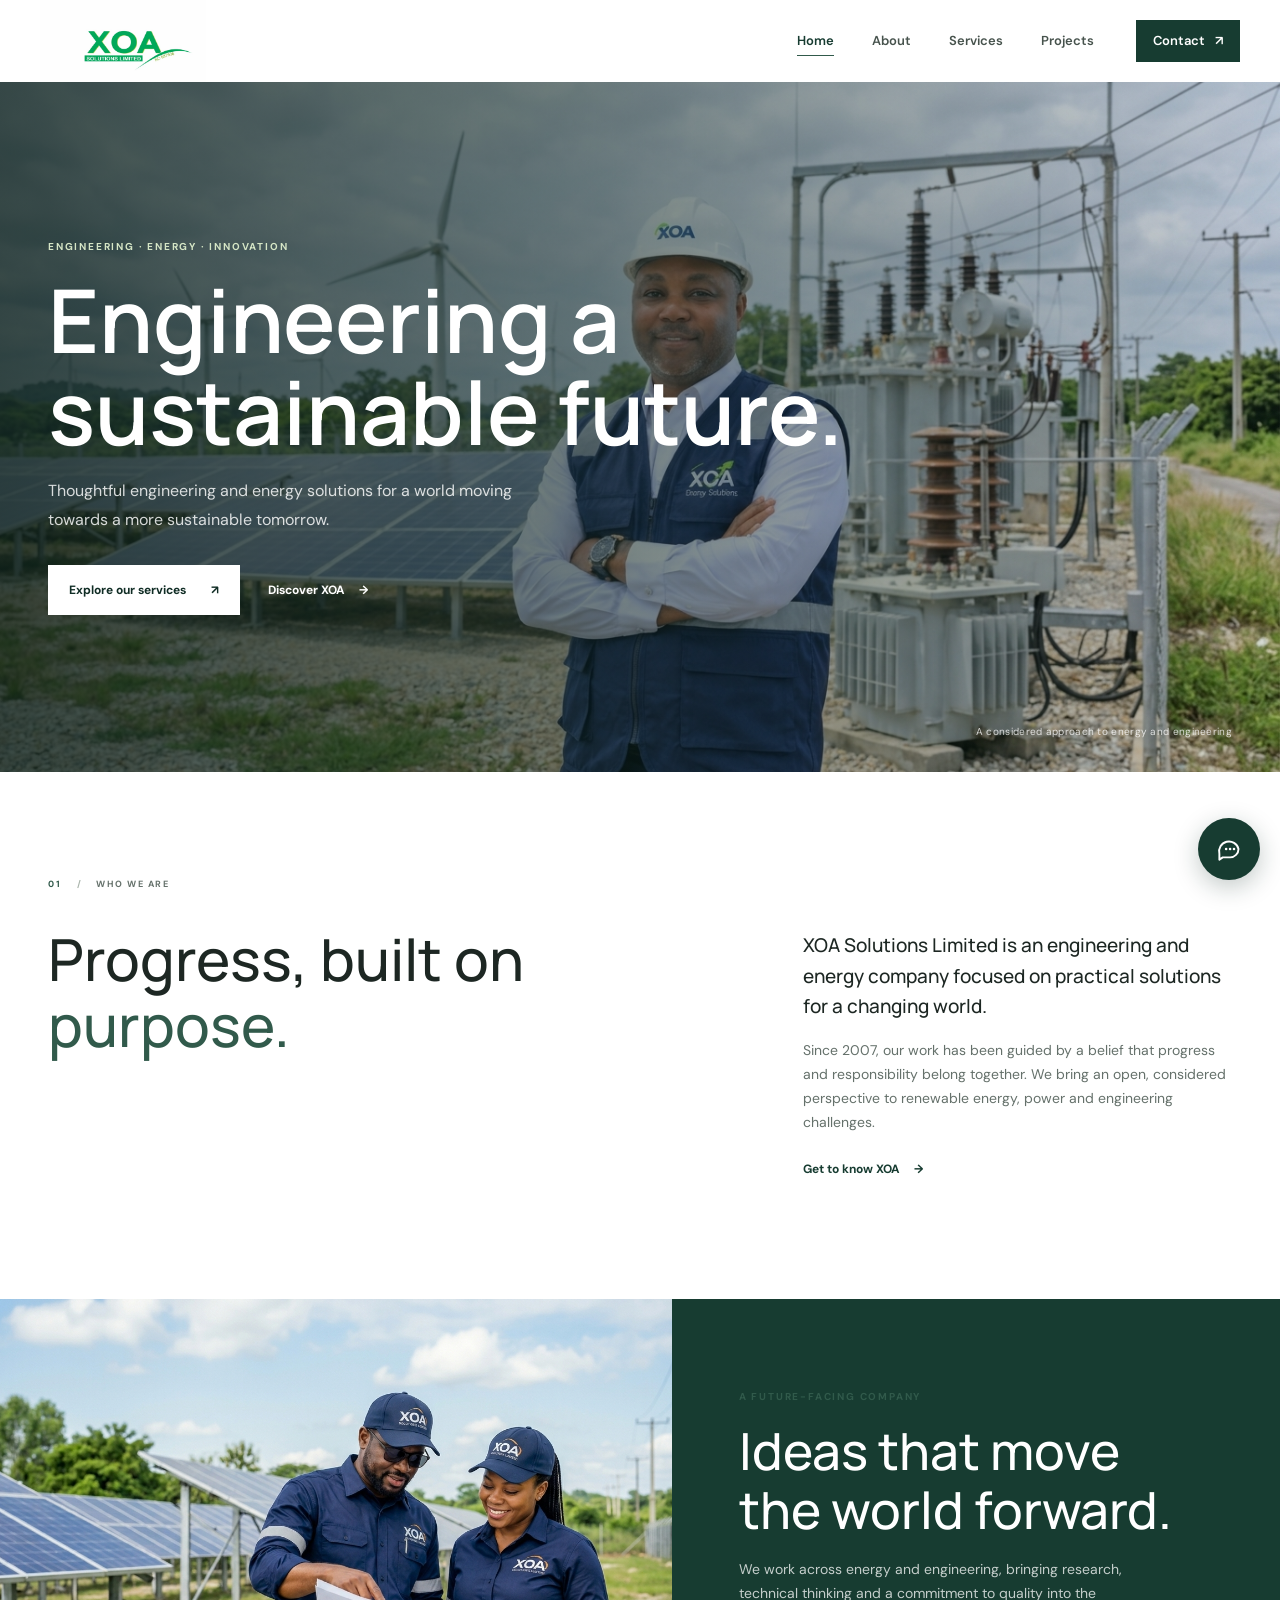
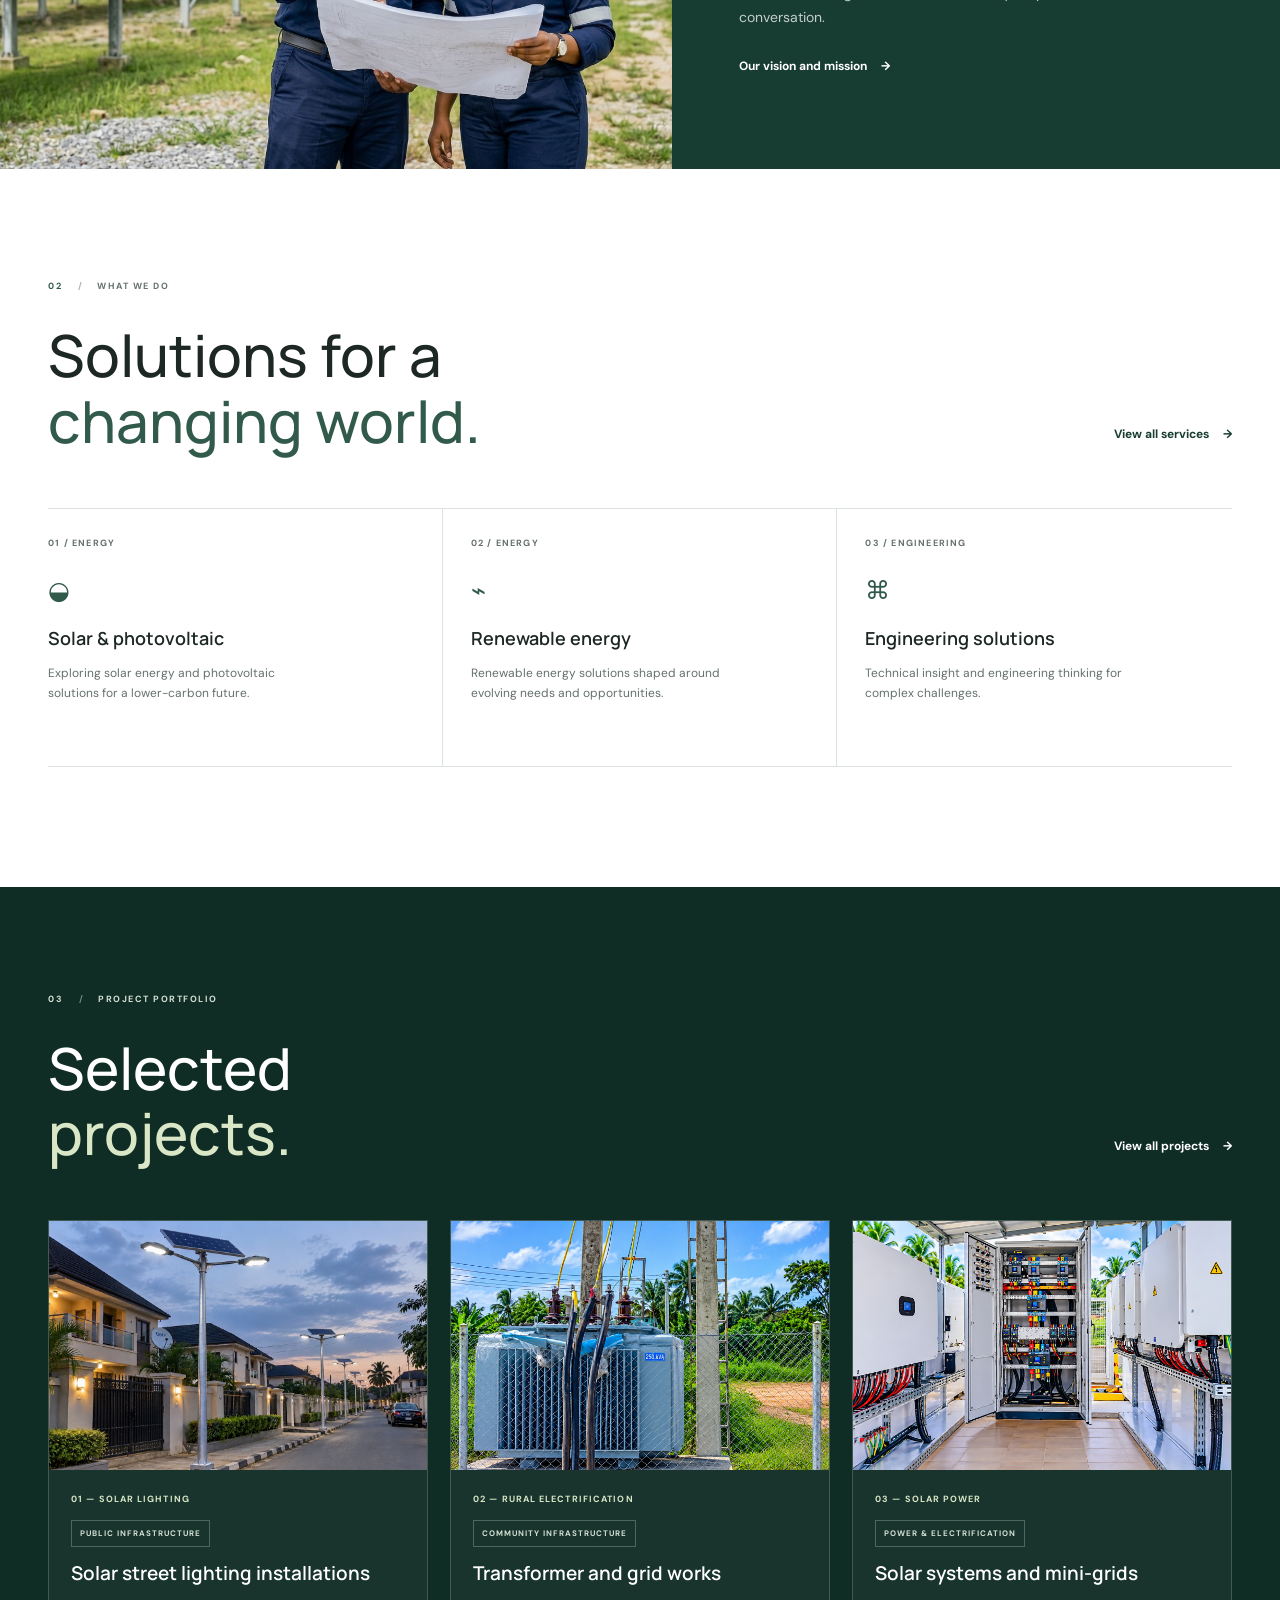
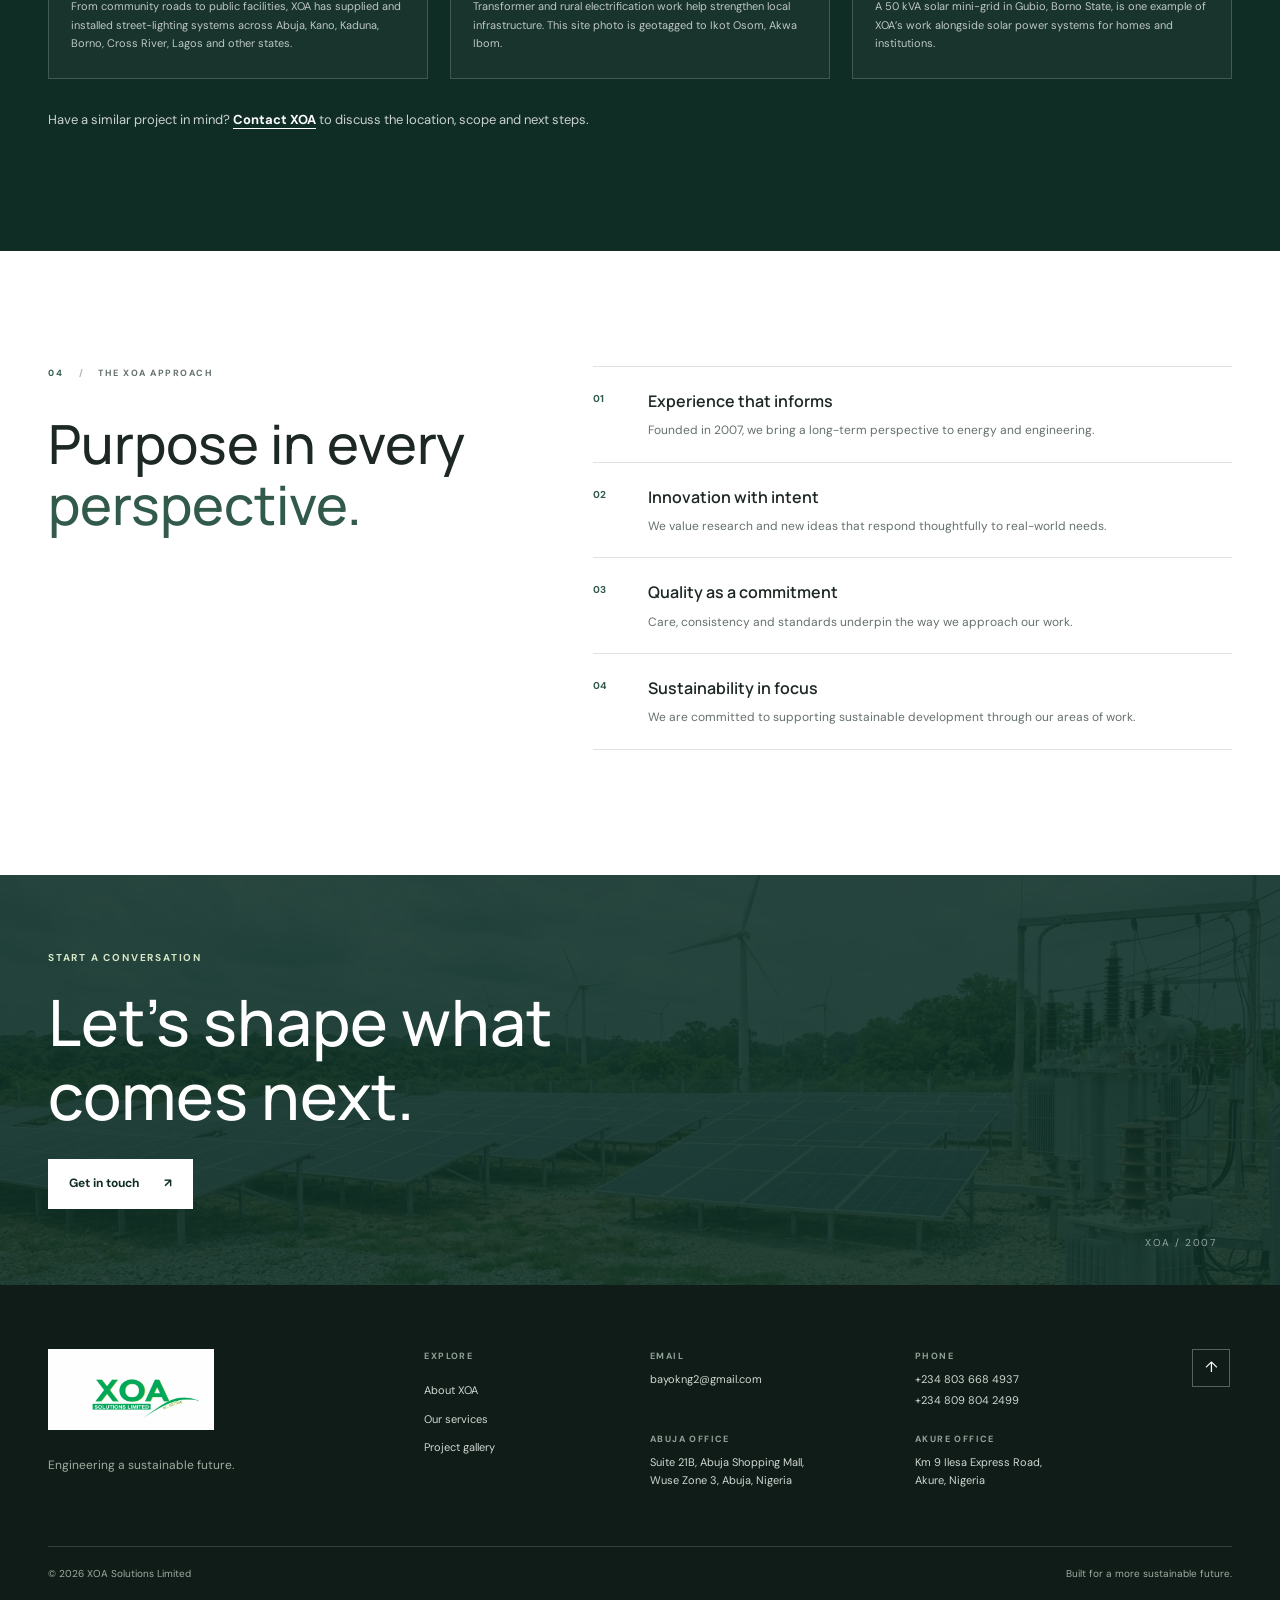
==== commit 00f7671e: "Fix website image references and formats" ====
--- a/index.html
+++ b/index.html
@@ -37,7 +37,7 @@
 
   <main id="main-content">
     <section class="home-hero">
-      <img class="home-hero__image" src="assets/images/hero-solar.webp" alt="Rows of solar panels beneath a wide open sky" fetchpriority="high">
+      <img class="home-hero__image" src="assets/images/hero-solar.jpg" alt="Rows of solar panels beneath a wide open sky" fetchpriority="high">
       <div class="home-hero__shade"></div>
       <div class="home-hero__content page-width">
         <p class="eyebrow eyebrow--light">Engineering · Energy · Innovation</p>
--- a/assets/css/style.css
+++ b/assets/css/style.css
@@ -137,7 +137,7 @@
 .why-item p { margin: 0; color: var(--muted); font-size: 12px; }
 
 .contact-cta, .about-commitment, .services-outro { position: relative; overflow: hidden; color: var(--white); background: var(--forest); }
-.contact-cta { min-height: 410px; display: flex; align-items: center; background: url("../images/wind-landscape.webp") center 48% / cover no-repeat; }
+.contact-cta { min-height: 410px; display: flex; align-items: center; background: url("../images/contact-background.jpg") center 48% / cover no-repeat; }
 .contact-cta::before, .about-commitment::before, .services-outro::before { position: absolute; inset: 0; background: rgba(13, 47, 37, .88); content: ""; }
 .contact-cta__inner, .about-commitment__inner, .services-outro__inner { position: relative; z-index: 1; padding-block: 72px; }
 .contact-cta h2 { margin-bottom: 26px; font-size: clamp(42px, 5vw, 64px); }
@@ -206,7 +206,7 @@
 .service-detail__copy h2 { margin: 0 0 9px; font-size: 21px; font-weight: 600; }
 .service-detail__copy p { max-width: 680px; margin: 0; color: var(--muted); font-size: 13px; }
 .service-detail__mark { justify-self: end; color: var(--forest-soft); font-size: 27px; }
-.services-outro { background: url("../images/wind-landscape.webp") center 48% / cover no-repeat; }
+.services-outro { background: url("../images/contact-background.jpg") center 48% / cover no-repeat; }
 .services-outro__inner { min-height: 400px; }
 
 .portfolio-section { padding-block: 94px 105px; }
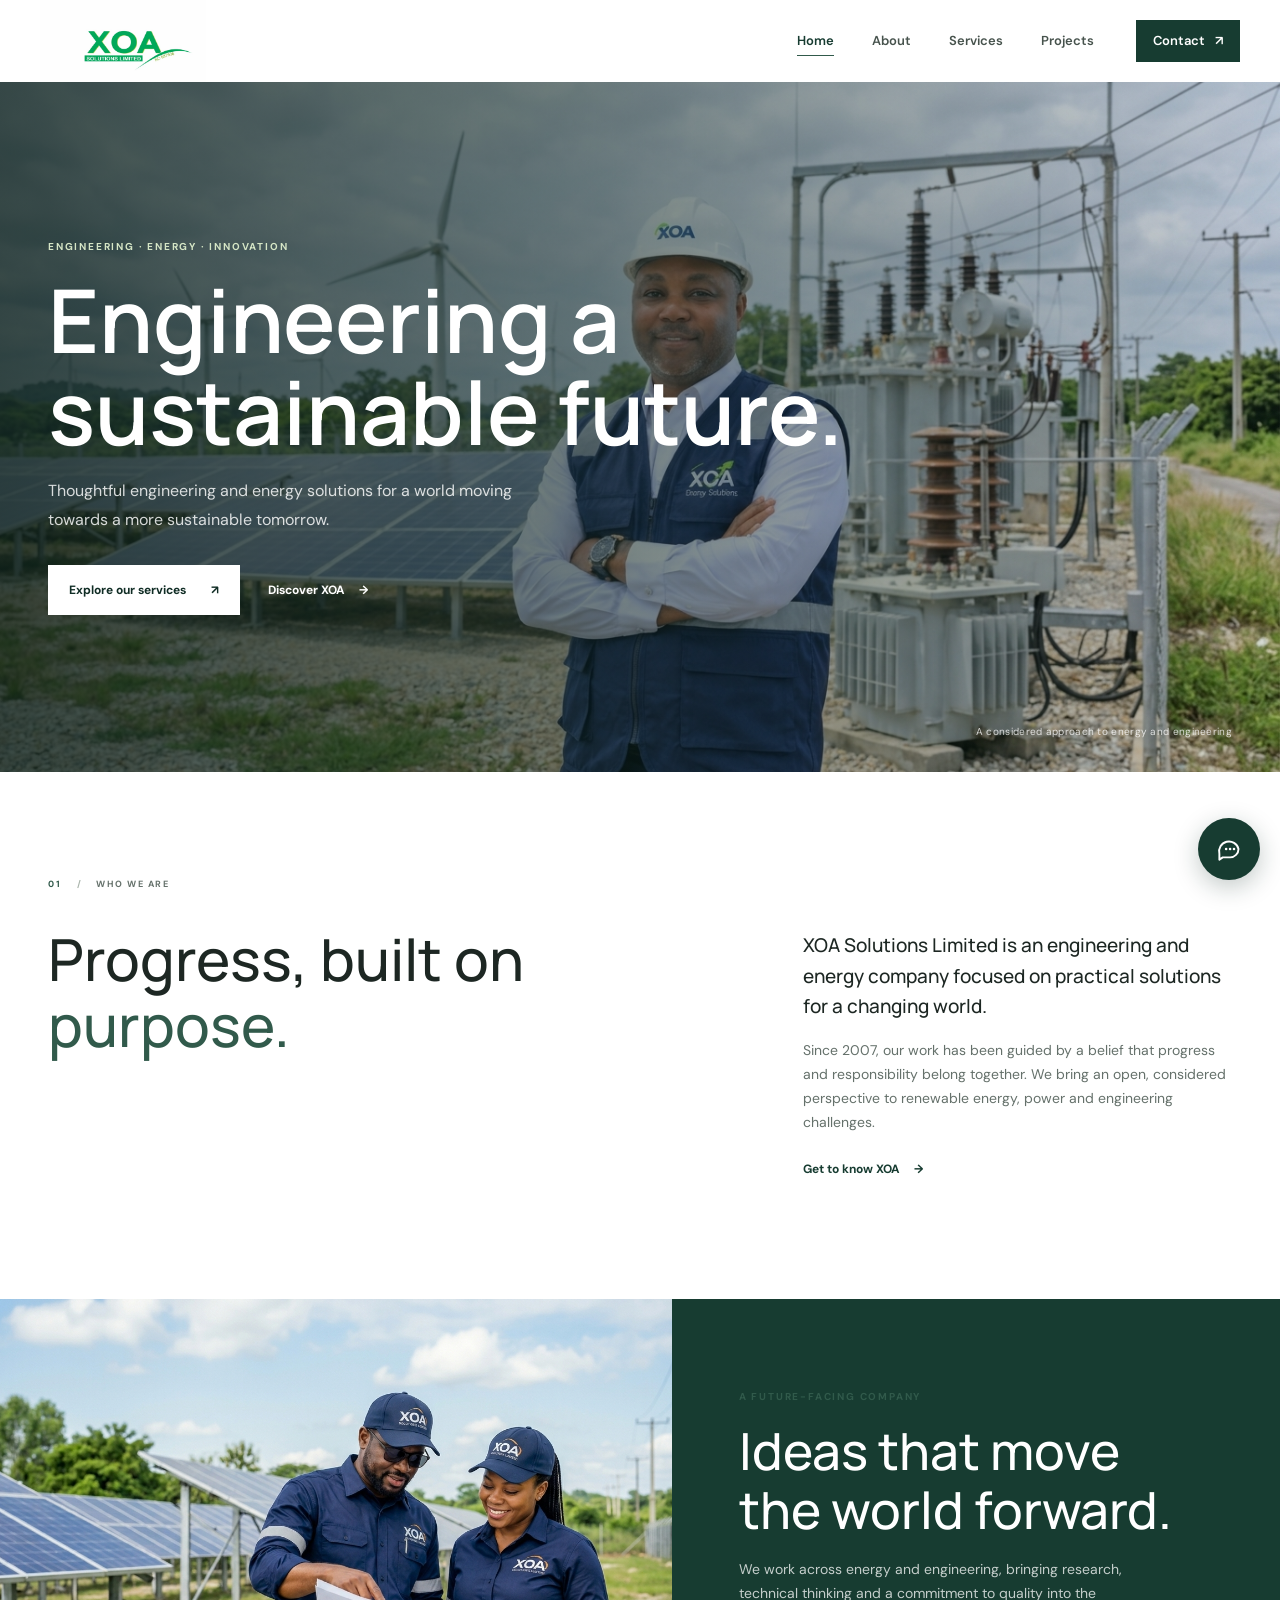
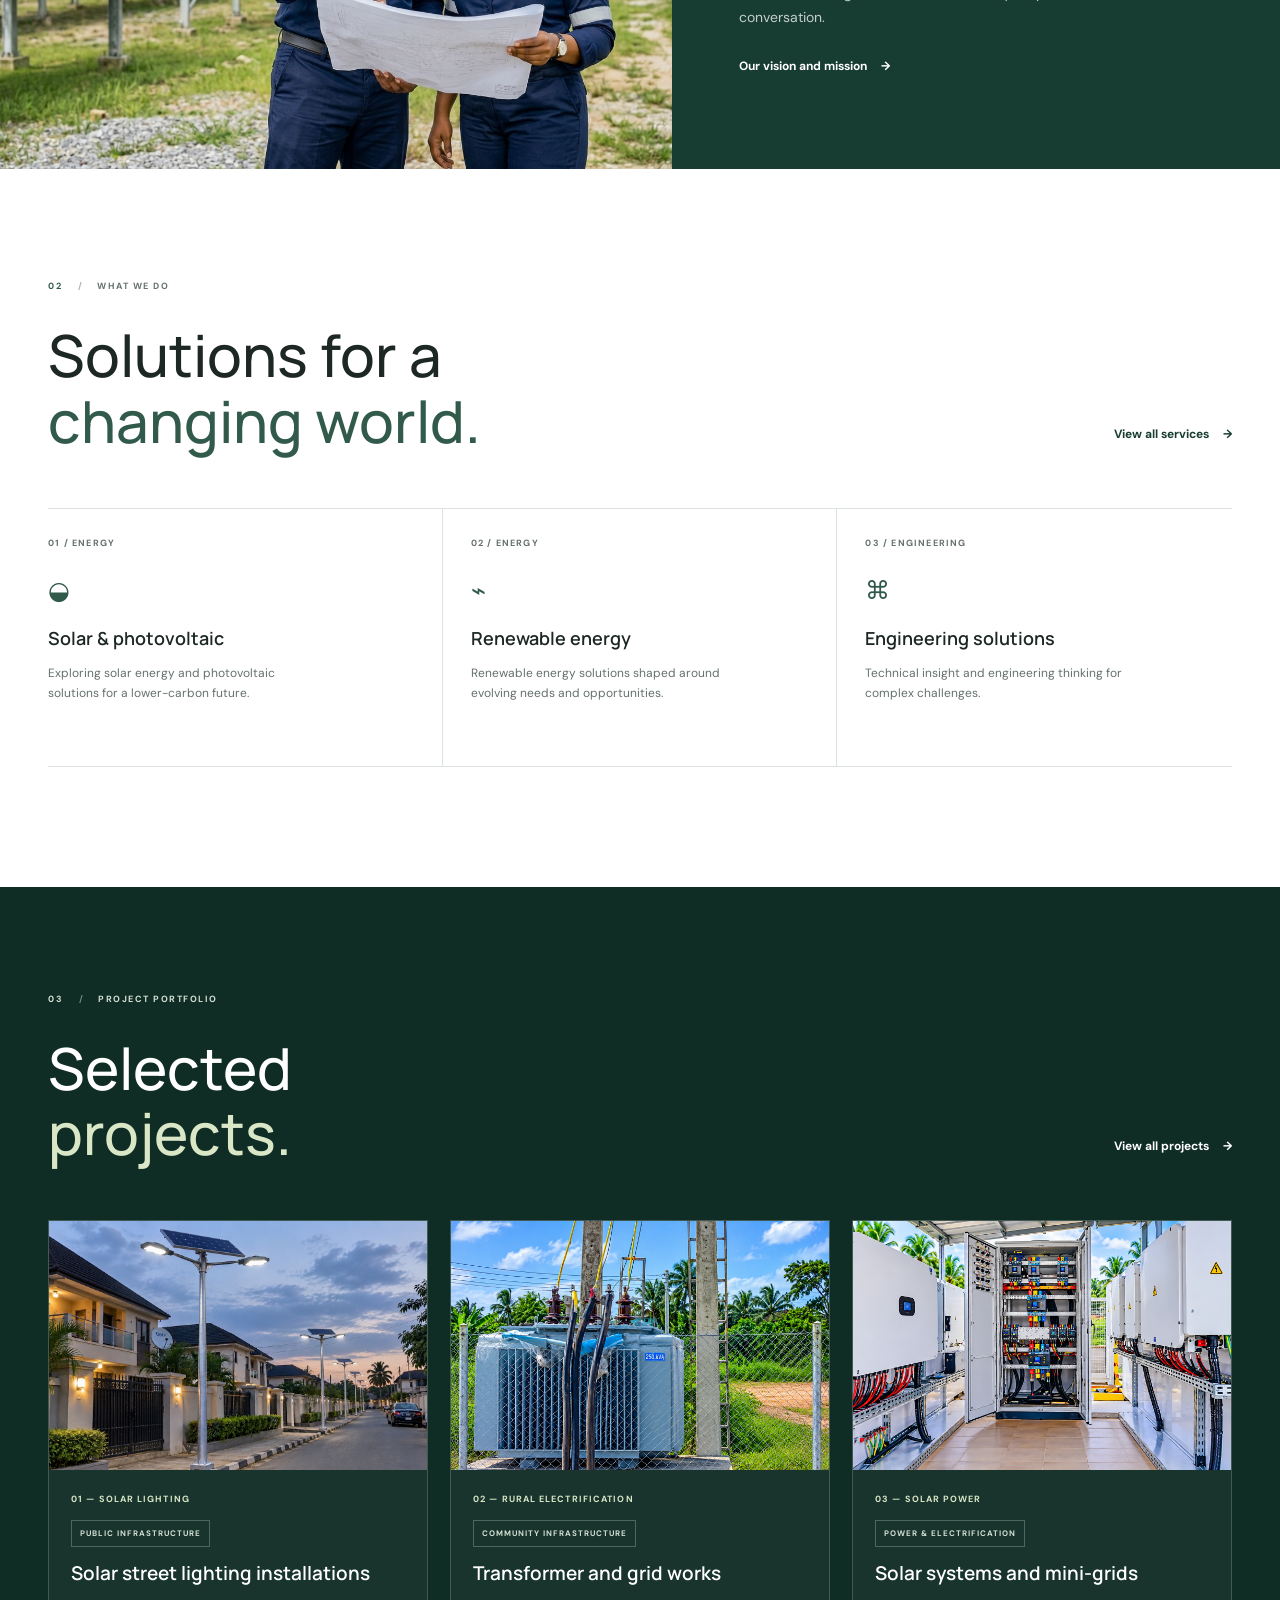
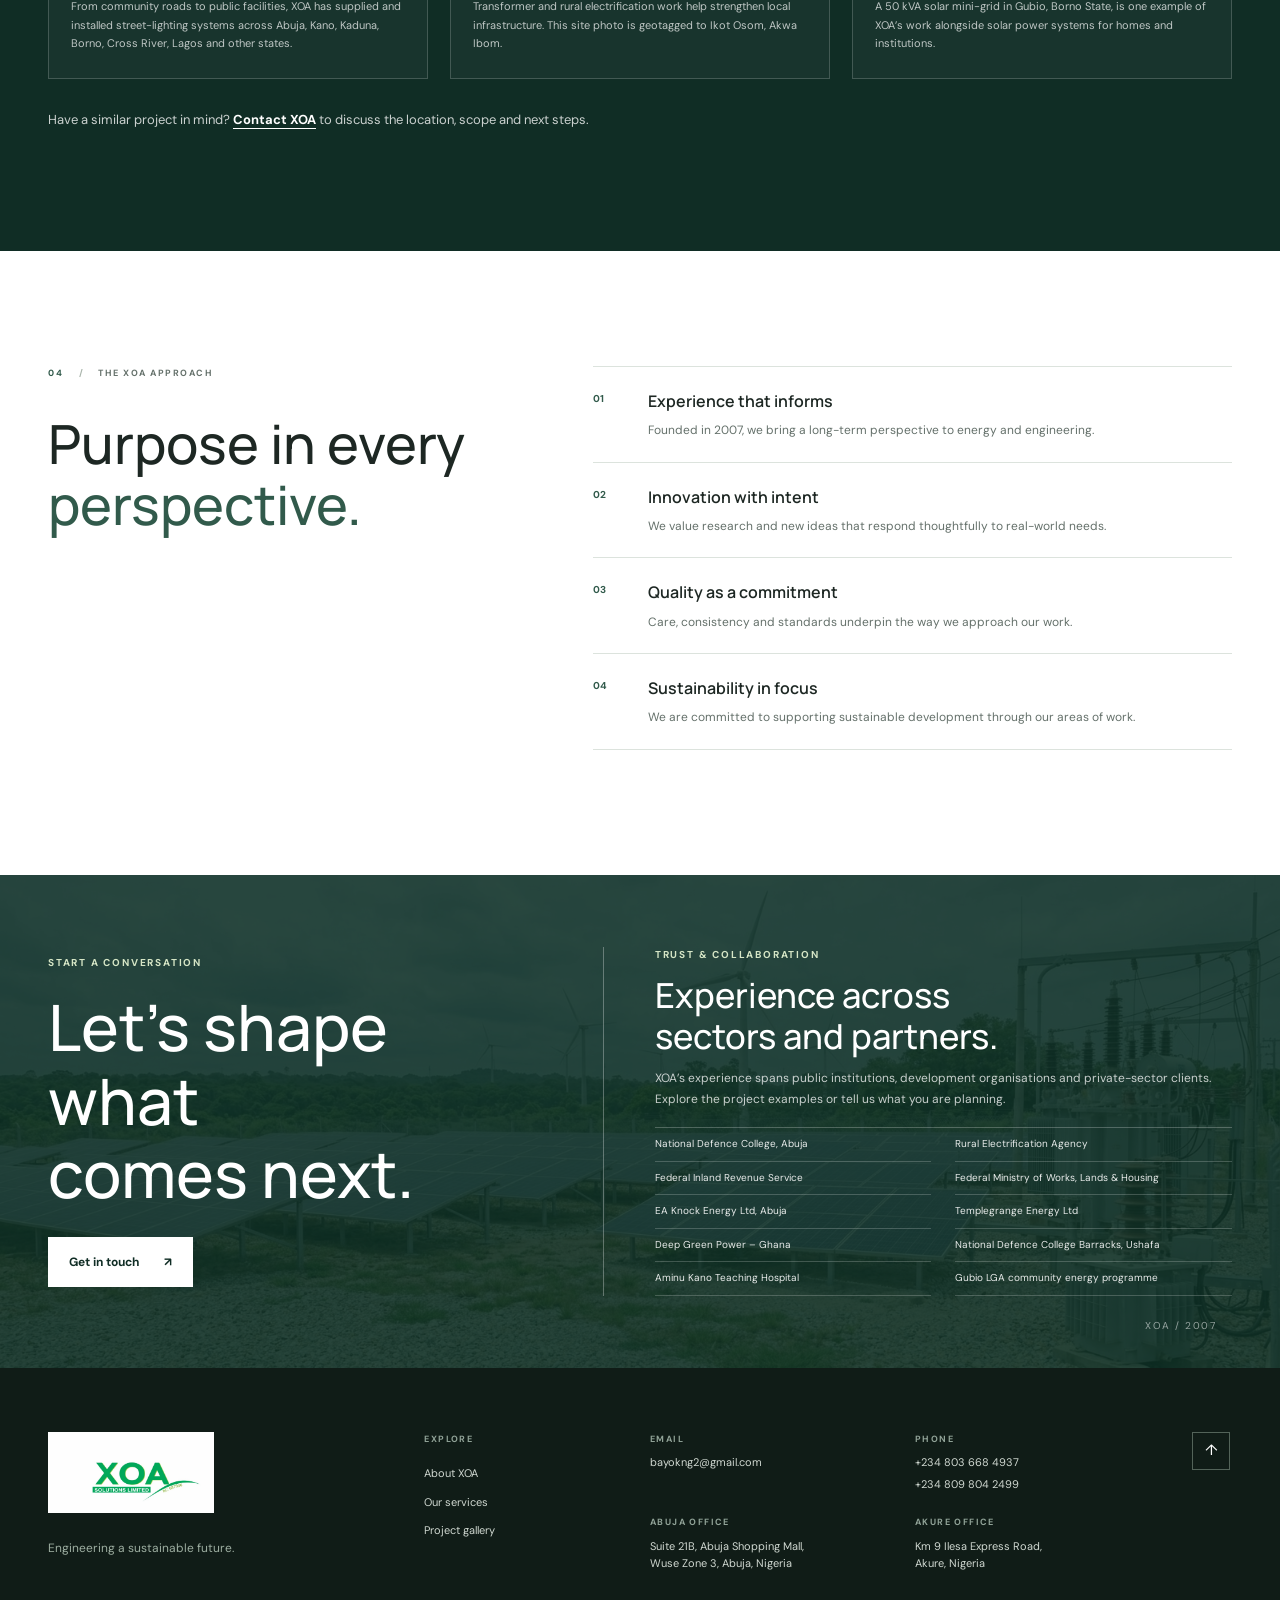
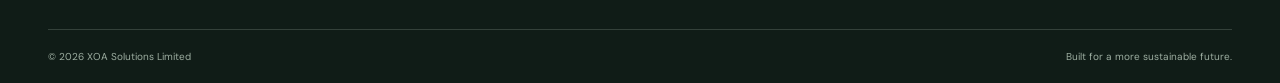
==== commit ee553bee: "Add Trust and Collaboration section to homepage" ====
--- a/index.html
+++ b/index.html
@@ -154,9 +154,28 @@
 
     <section class="contact-cta" data-reveal>
       <div class="page-width contact-cta__inner">
-        <p class="eyebrow eyebrow--light">Start a conversation</p>
-        <h2>Let’s shape what<br>comes next.</h2>
-        <a class="button button--light" href="contact.html">Get in touch <span aria-hidden="true">↗</span></a>
+        <div class="contact-cta__copy">
+          <p class="eyebrow eyebrow--light">Start a conversation</p>
+          <h2>Let’s shape what<br>comes next.</h2>
+          <a class="button button--light" href="contact.html">Get in touch <span aria-hidden="true">↗</span></a>
+        </div>
+        <div class="contact-cta__trust">
+          <p class="eyebrow eyebrow--light">Trust &amp; Collaboration</p>
+          <h3>Experience across<br>sectors and partners.</h3>
+          <p class="contact-cta__description">XOA’s experience spans public institutions, development organisations and private-sector clients. Explore the project examples or tell us what you are planning.</p>
+          <ul class="contact-cta__organisations" aria-label="Organisations and project examples">
+            <li>National Defence College, Abuja</li>
+            <li>Rural Electrification Agency</li>
+            <li>Federal Inland Revenue Service</li>
+            <li>Federal Ministry of Works, Lands &amp; Housing</li>
+            <li>EA Knock Energy Ltd, Abuja</li>
+            <li>Templegrange Energy Ltd</li>
+            <li>Deep Green Power – Ghana</li>
+            <li>National Defence College Barracks, Ushafa</li>
+            <li>Aminu Kano Teaching Hospital</li>
+            <li>Gubio LGA community energy programme</li>
+          </ul>
+        </div>
       </div>
       <span class="cta-index" aria-hidden="true">XOA / 2007</span>
     </section>
--- a/assets/css/style.css
+++ b/assets/css/style.css
@@ -140,7 +140,14 @@
 .contact-cta { min-height: 410px; display: flex; align-items: center; background: url("../images/contact-background.jpg") center 48% / cover no-repeat; }
 .contact-cta::before, .about-commitment::before, .services-outro::before { position: absolute; inset: 0; background: rgba(13, 47, 37, .88); content: ""; }
 .contact-cta__inner, .about-commitment__inner, .services-outro__inner { position: relative; z-index: 1; padding-block: 72px; }
+.contact-cta__inner { display: grid; grid-template-columns: .85fr 1.15fr; align-items: center; gap: clamp(40px, 7vw, 92px); }
 .contact-cta h2 { margin-bottom: 26px; font-size: clamp(42px, 5vw, 64px); }
+.contact-cta__trust { padding-left: clamp(28px, 4vw, 52px); border-left: 1px solid rgba(255,255,255,.3); }
+.contact-cta__trust .eyebrow { margin-bottom: 12px; }
+.contact-cta__trust h3 { margin: 0 0 12px; font-size: clamp(25px, 2.7vw, 36px); font-weight: 500; line-height: 1.2; }
+.contact-cta__description { max-width: 570px; margin: 0 0 18px; color: rgba(255,255,255,.76); font-size: 12px; }
+.contact-cta__organisations { display: grid; grid-template-columns: repeat(2, minmax(0, 1fr)); gap: 0 24px; margin: 0; padding: 0; border-top: 1px solid rgba(255,255,255,.24); list-style: none; }
+.contact-cta__organisations li { min-width: 0; padding: 9px 0; border-bottom: 1px solid rgba(255,255,255,.2); color: rgba(255,255,255,.9); font-size: 10px; line-height: 1.45; }
 .cta-index { position: absolute; right: 5%; bottom: 34px; color: rgba(255,255,255,.55); font-size: 10px; letter-spacing: 1.5px; }
 
 .site-footer { color: var(--white); background: #101c17; }
@@ -247,6 +254,10 @@
   .intro-content { gap: 8%; }
   .overview-content { padding-inline: 9%; }
   .why-section { grid-template-columns: .75fr 1.25fr; gap: 6%; }
+  .contact-cta { min-height: 0; }
+  .contact-cta__inner { grid-template-columns: 1fr; gap: 38px; padding-block: 58px 72px; }
+  .contact-cta__trust { padding-left: 0; border-left: 0; }
+  .contact-cta__trust h3 br { display: none; }
   .footer-main { grid-template-columns: 1fr .55fr 1.35fr 38px; gap: 20px; }
   .about-intro { grid-template-columns: .6fr 1.2fr; gap: 7%; }
   .founded-stamp { grid-column: 2; display: flex; align-items: center; gap: 10px; }
@@ -306,7 +317,9 @@
   .why-section { grid-template-columns: 1fr; gap: 30px; padding-block: 76px 83px; }
   .why-item { grid-template-columns: 35px 1fr; padding-block: 18px; }
   .contact-cta { min-height: 350px; background-position: 56% center; }
-  .contact-cta__inner { padding-block: 62px; }
+  .contact-cta__inner { gap: 34px; padding-block: 53px 72px; }
+  .contact-cta__organisations { grid-template-columns: 1fr; }
+  .contact-cta__organisations li { padding-block: 8px; }
   .cta-index { right: 20px; bottom: 20px; }
   .footer-main { grid-template-columns: 1fr 1fr; gap: 32px 18px; padding-block: 48px 38px; }
   .footer-brand-block { grid-column: 1 / -1; }
